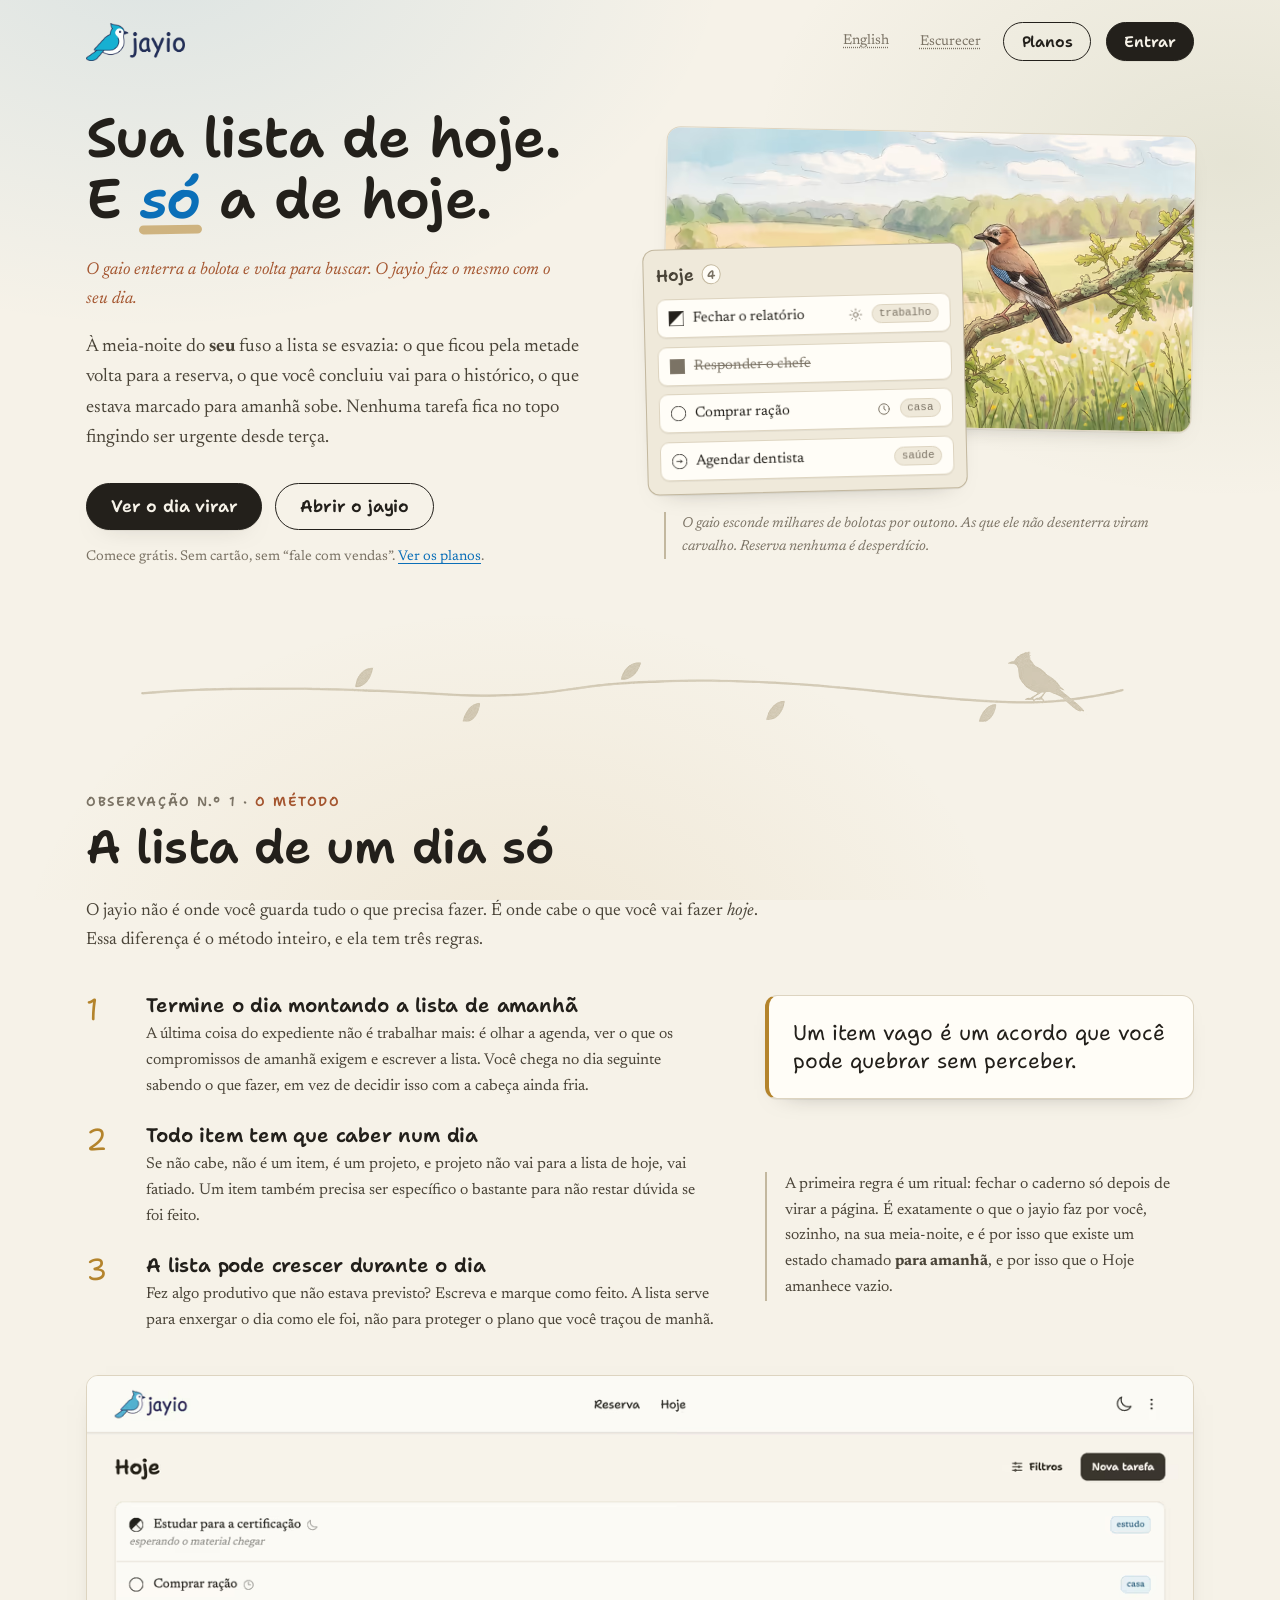
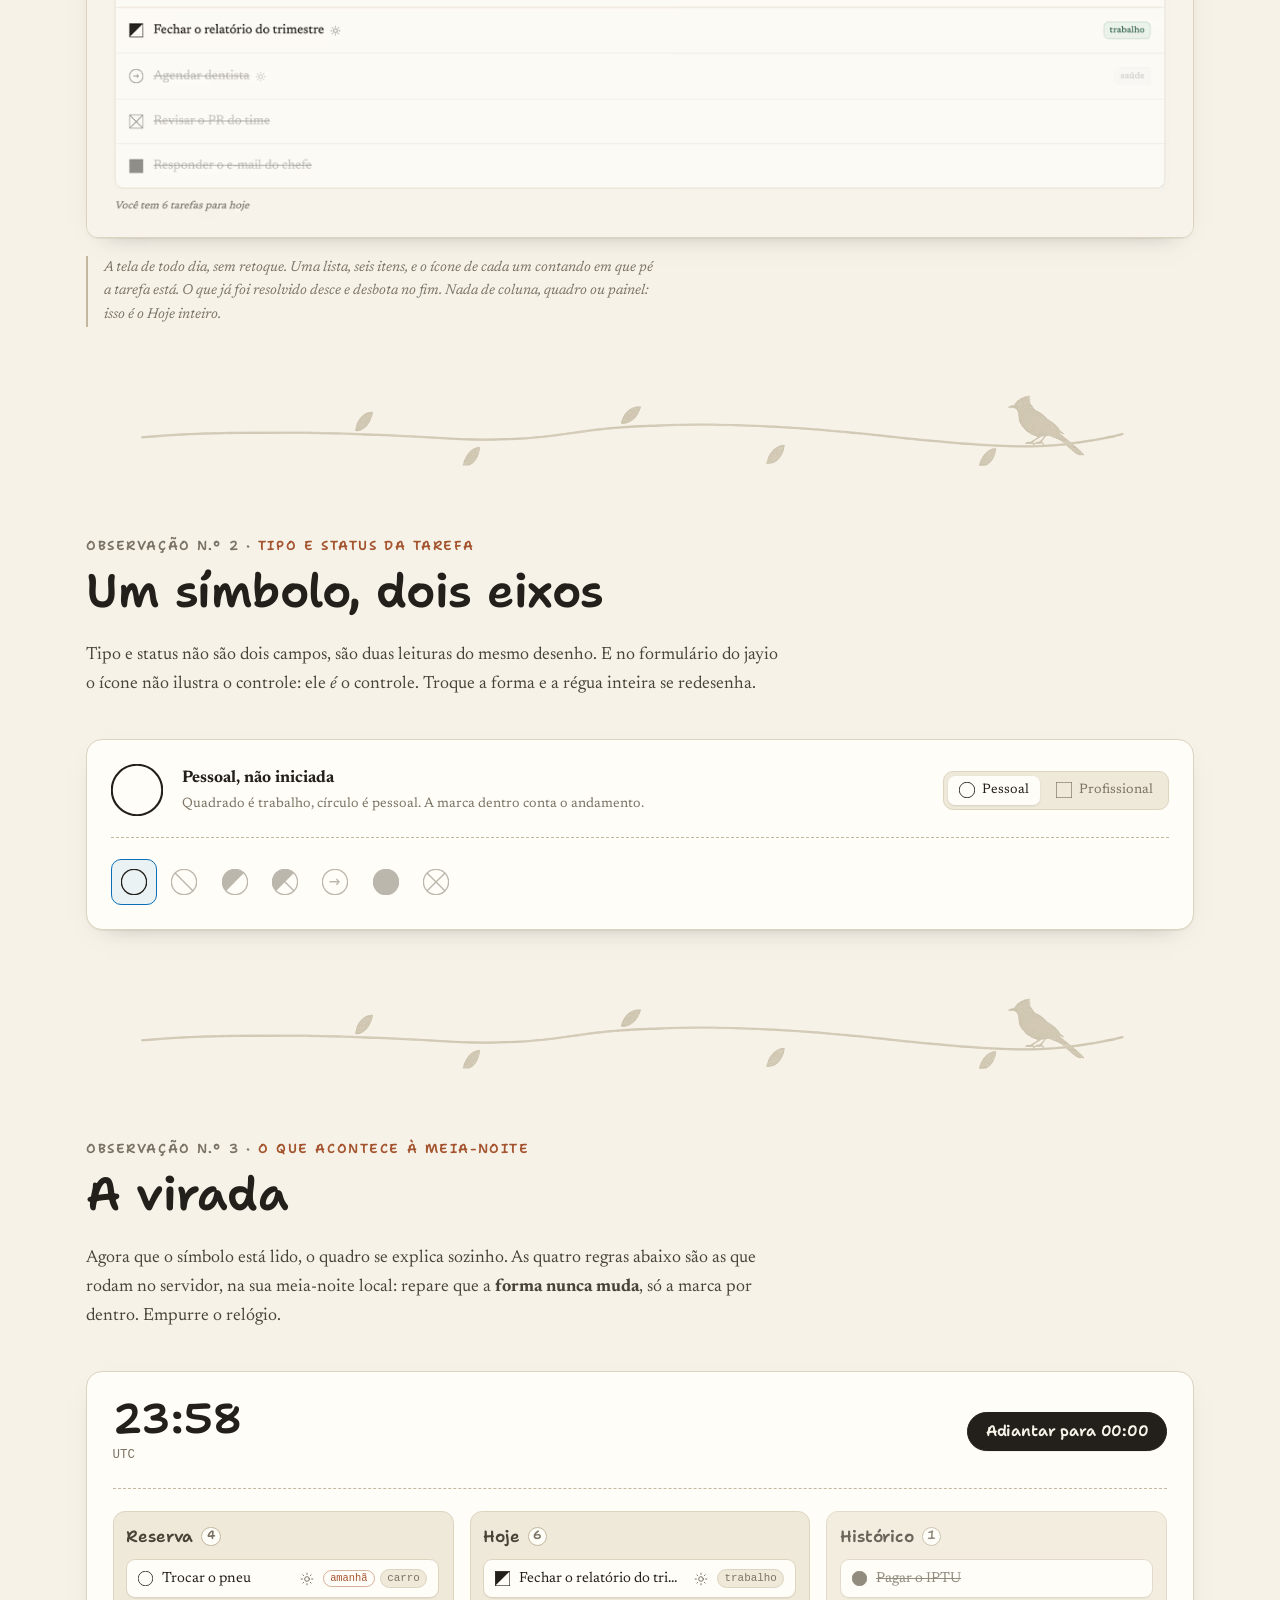
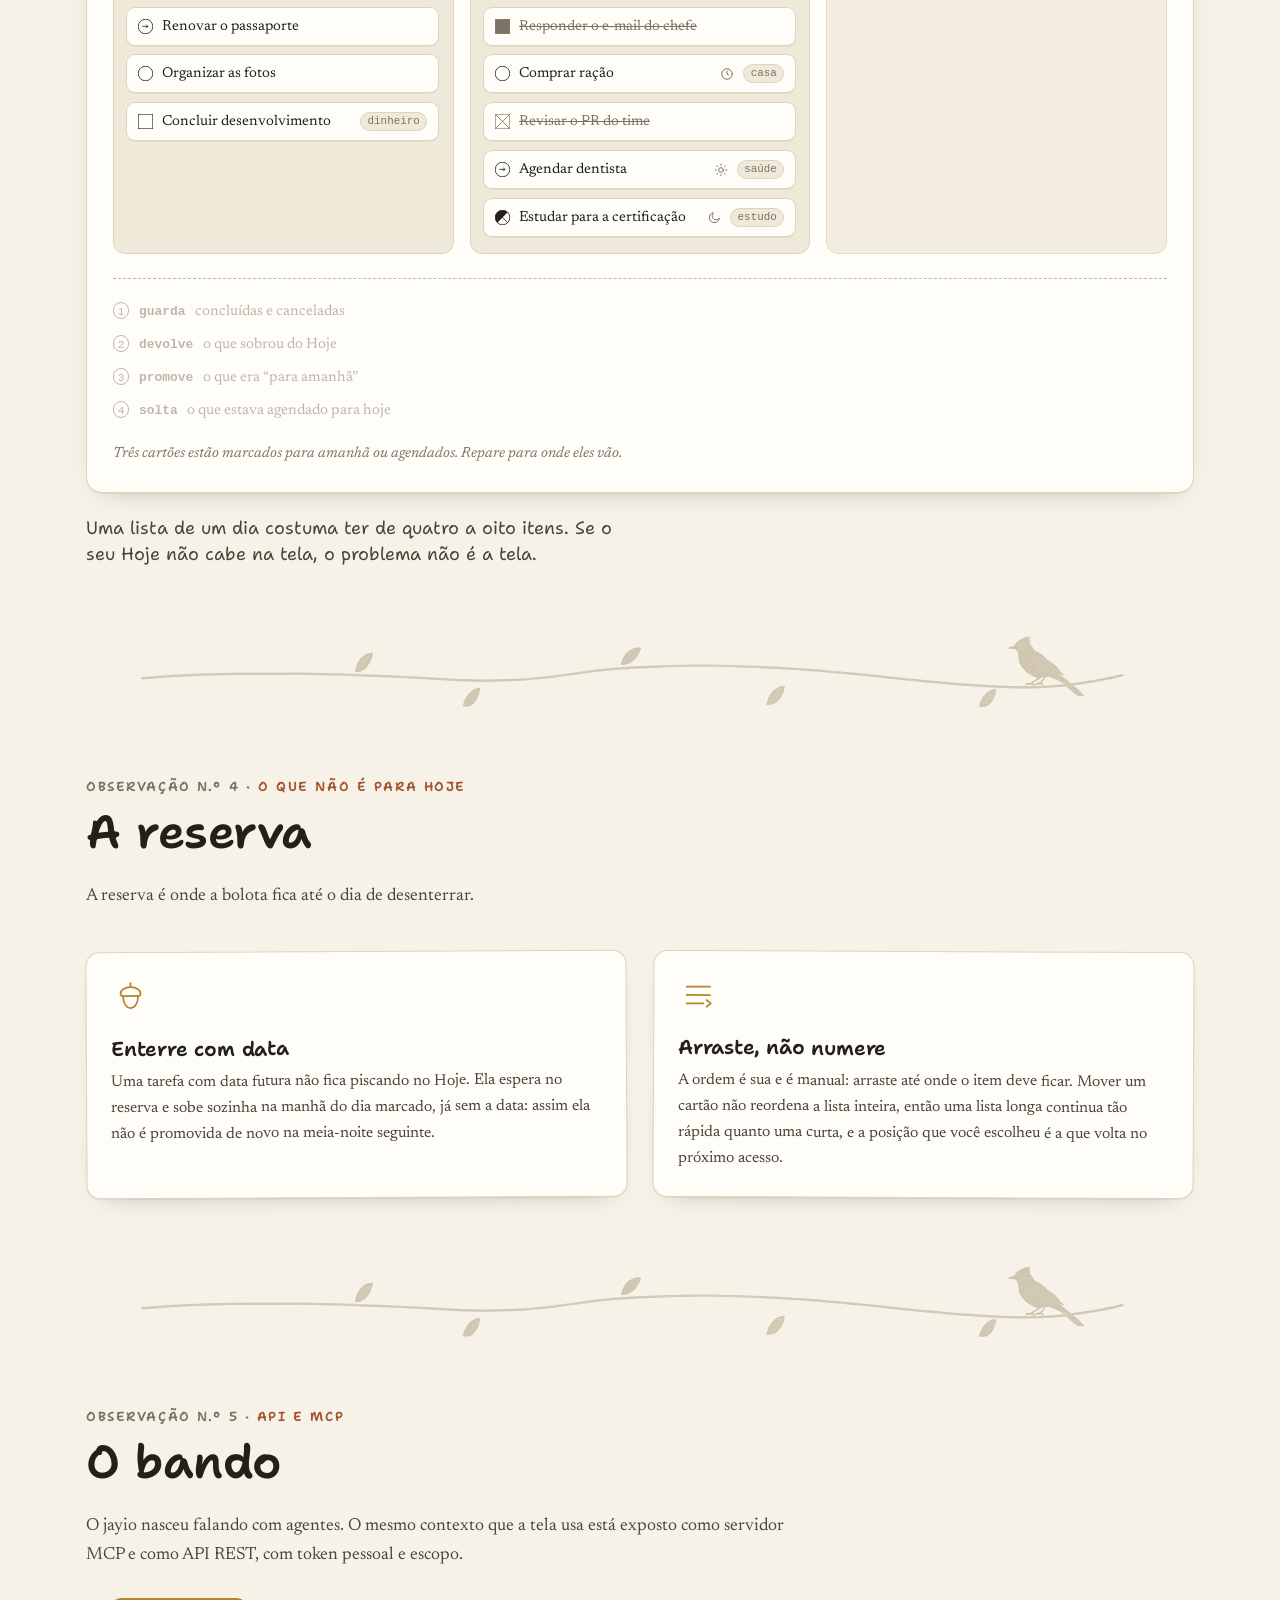
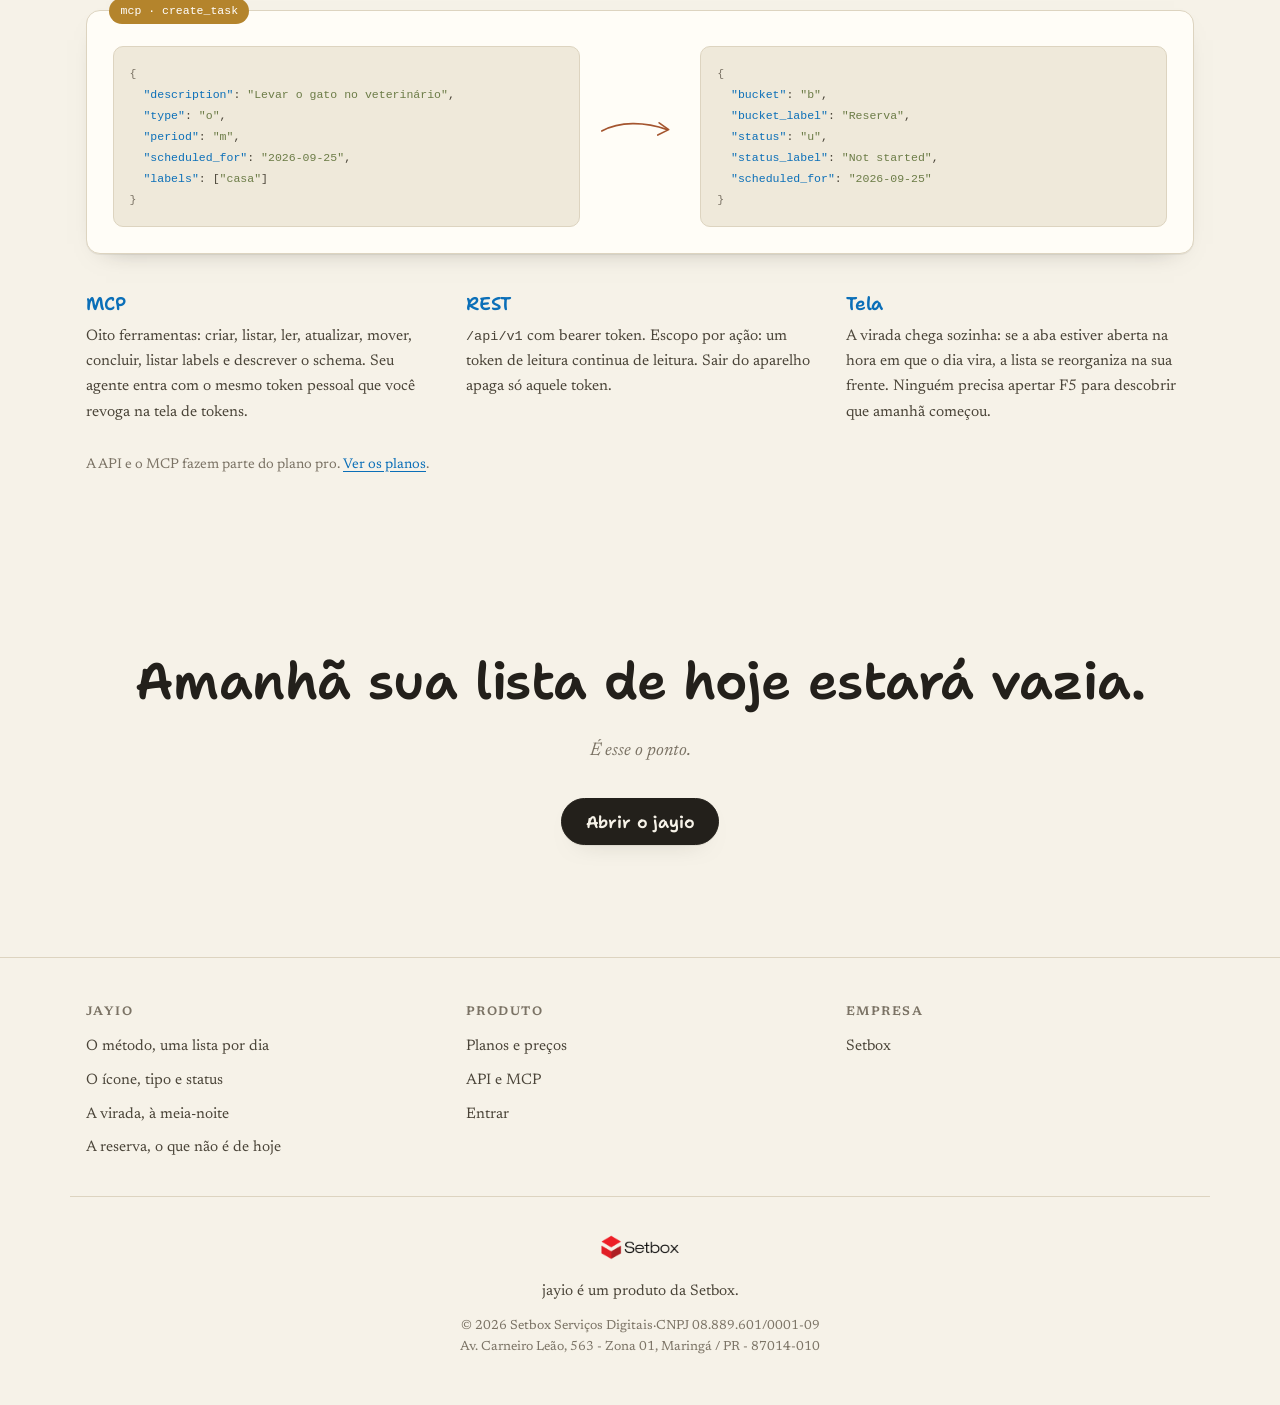
==== pt/index.html @ 7e7065b2 "feat: Serve o site em inglês na raiz e em português em /pt/ Quem tem o navegador em português cai no" ====
<!doctype html>
<html lang="pt-BR">
<head>
<meta charset="utf-8">
<meta name="viewport" content="width=device-width, initial-scale=1">
<title>jayio - a lista de tarefas que se esvazia todo dia</title>
<meta name="description" content="Gerenciador de tarefas em que o Hoje se esvazia à meia-noite do seu fuso. O que não foi feito volta para a reserva em vez de envelhecer no topo da lista.">

<meta property="og:type" content="website">
<meta property="og:title" content="jayio - a lista de tarefas que se esvazia todo dia">
<meta property="og:description" content="O Hoje não é uma lista que só cresce. À meia-noite do seu fuso ele se esvazia, e o que não foi feito volta para a reserva.">
<meta property="og:image" content="https://jayio.app/assets/img/gaio-1200.webp">
<meta property="og:url" content="https://jayio.app/pt/">
<meta property="og:locale" content="pt_BR">
<meta name="twitter:card" content="summary_large_image">
<meta name="theme-color" content="#f5f1e6" media="(prefers-color-scheme: light)">
<meta name="theme-color" content="#191b1f" media="(prefers-color-scheme: dark)">

<link rel="icon" href="../favicon.ico" sizes="any">
<link rel="icon" type="image/png" sizes="32x32" href="../assets/img/favicon-32x32.png" media="(prefers-color-scheme: light)">
<link rel="icon" type="image/png" sizes="16x16" href="../assets/img/favicon-16x16.png" media="(prefers-color-scheme: light)">
<link rel="icon" type="image/png" sizes="32x32" href="../assets/img/favicon-32x32-dark.png" media="(prefers-color-scheme: dark)">
<link rel="icon" type="image/png" sizes="16x16" href="../assets/img/favicon-16x16-dark.png" media="(prefers-color-scheme: dark)">
<link rel="apple-touch-icon" sizes="180x180" href="../assets/img/apple-touch-icon.png">
<link rel="manifest" href="../site.webmanifest">

<link rel="preconnect" href="https://fonts.googleapis.com">
<link rel="preconnect" href="https://fonts.gstatic.com" crossorigin>
<link rel="stylesheet" href="https://fonts.googleapis.com/css2?family=Shantell+Sans:ital,wght@0,400;0,600;0,700;1,400&family=Newsreader:ital,opsz,wght@0,6..72,400;0,6..72,500;1,6..72,400&display=swap">
<link rel="canonical" href="https://jayio.app/pt/">
<link rel="alternate" hreflang="pt-BR" href="https://jayio.app/pt/">
<link rel="alternate" hreflang="en" href="https://jayio.app/">
<link rel="alternate" hreflang="x-default" href="https://jayio.app/">
<link rel="stylesheet" href="../assets/css/site.css">
</head>
<body>

<svg class="sprite" aria-hidden="true" focusable="false" xmlns="http://www.w3.org/2000/svg"><defs><symbol id="g-ou" viewBox="0 0 400 400"><circle cx="200" cy="200" r="194" fill="none"/></symbol><symbol id="g-oub" viewBox="0 0 400 400"><circle cx="200" cy="200" r="194" fill="none"/><path d="M62.57 61.96l276.57 276"/></symbol><symbol id="g-os" viewBox="0 0 400 400"><circle cx="200" cy="200" r="194" fill="none"/><path fill="currentColor" stroke="none" transform="rotate(135 200 200)" d="M6 200A194 194 0 0 0 394 200Z"/></symbol><symbol id="g-ob" viewBox="0 0 400 400"><circle cx="200" cy="200" r="194" fill="none"/><path fill="currentColor" stroke="none" transform="rotate(135 200 200)" d="M6 200A194 194 0 0 0 394 200Z"/><path d="M62.57 61.96l276.57 276"/></symbol><symbol id="g-ot" viewBox="0 0 400 400"><circle cx="200" cy="200" r="194" fill="none"/><path d="M116 196h148"/><path d="M221 152l43 47"/><path d="M264 194l-42 48"/></symbol><symbol id="g-oc" viewBox="0 0 400 400"><circle cx="200" cy="200" r="194" fill="currentColor"/></symbol><symbol id="g-ox" viewBox="0 0 400 400"><circle cx="200" cy="200" r="194" fill="none"/><path d="M62.57 61.96l276.57 276"/><path d="M338.57 62.54l-277.71 276"/></symbol><symbol id="g-pu" viewBox="0 0 400 400"><rect x="5" y="5" width="390" height="390" fill="none"/></symbol><symbol id="g-pub" viewBox="0 0 400 400"><rect x="5" y="5" width="390" height="390" fill="none"/><path d="M5 5l390 390"/></symbol><symbol id="g-ps" viewBox="0 0 400 400"><rect x="5" y="5" width="390" height="390" fill="none"/><path fill="currentColor" stroke="none" transform="rotate(90 200 200)" d="M5 395V5l390 390H5z"/></symbol><symbol id="g-pb" viewBox="0 0 400 400"><rect x="5" y="5" width="390" height="390" fill="none"/><path fill="currentColor" stroke="none" transform="rotate(90 200 200)" d="M5 395V5l390 390H5z"/><path d="M5 5l390 390"/></symbol><symbol id="g-pt" viewBox="0 0 400 400"><rect x="5" y="5" width="390" height="390" fill="none"/><path d="M116 196h148"/><path d="M221 152l43 47"/><path d="M264 194l-42 48"/></symbol><symbol id="g-pc" viewBox="0 0 400 400"><rect x="5" y="5" width="390" height="390" fill="currentColor"/></symbol><symbol id="g-px" viewBox="0 0 400 400"><rect x="5" y="5" width="390" height="390" fill="none"/><path d="M5 5l390 390"/><path d="M395 5L5 395"/></symbol><symbol id="p-m" viewBox="0 0 24 24"><circle cx="12" cy="12" r="4"/><path d="M12 2v2M12 20v2M4.9 4.9l1.4 1.4M17.7 17.7l1.4 1.4M2 12h2M20 12h2M4.9 19.1l1.4-1.4M17.7 6.3l1.4-1.4"/></symbol><symbol id="p-a" viewBox="0 0 24 24"><circle cx="12" cy="12" r="9"/><path d="M12 7v5l3 2"/></symbol><symbol id="p-n" viewBox="0 0 24 24"><path d="M21 13a8.5 8.5 0 1 1-10-10 7 7 0 0 0 10 10z"/></symbol></defs></svg>

<a class="pular" href="#virada">Pular para a demonstração</a>

<!-- ficha de campo: cabeçalho -->
<header class="topo">
  <a class="marca" href="#" aria-label="jayio, início">
    <img class="marca-claro" src="../assets/img/logo.png" alt="" width="258" height="99" decoding="async">
    <img class="marca-escuro" src="../assets/img/logo-dark.png" alt="" width="258" height="99" decoding="async">
  </a>

  <div class="topo-acoes">
    <a class="btn-idioma" href="../index.html" data-idioma="en" hreflang="en" lang="en">English</a>
    <button type="button" class="btn-tema" data-tema-toggle aria-pressed="false">
      <span class="btn-tema-txt">Escurecer</span>
    </button>
    <a class="btn btn-fantasma" href="precos.html">Planos</a>
    <a class="btn btn-primario" href="https://app.jayio.app">Entrar</a>
  </div>
</header>

<main>

<!-- ─────────────────────────── ABERTURA ─────────────────────────── -->
<section class="abertura">
  <div class="abertura-txt">
    <h1>
      Sua lista de hoje.<br>
      E <em>só</em> a de hoje.
    </h1>

    <p class="abertura-gaio">
      O gaio enterra a bolota e volta para buscar. O jayio faz o mesmo com o seu
      dia.
    </p>

    <p class="linha-fina">
      À meia-noite do <strong>seu</strong> fuso a lista se esvazia: o que ficou
      pela metade volta para a reserva, o que você concluiu vai para o histórico,
      o que estava marcado para amanhã sobe. Nenhuma tarefa fica no topo
      fingindo ser urgente desde terça.
    </p>

    <div class="abertura-btns">
      <a class="btn btn-primario btn-g" href="#virada">Ver o dia virar</a>
      <a class="btn btn-fantasma btn-g" href="https://app.jayio.app">Abrir o jayio</a>
    </div>

    <p class="miudo">
      Comece grátis. Sem cartão, sem &ldquo;fale com vendas&rdquo;.
      <a href="precos.html">Ver os planos</a>.
    </p>
  </div>

  <figure class="abertura-fig">
    <div class="abertura-cena">
    <picture>
      <source type="image/avif" srcset="../assets/img/gaio-768.avif 768w, ../assets/img/gaio-1200.avif 1200w, ../assets/img/gaio-1600.avif 1600w" sizes="(max-width: 900px) 92vw, 46vw">
      <source type="image/webp" srcset="../assets/img/gaio-768.webp 768w, ../assets/img/gaio-1200.webp 1200w, ../assets/img/gaio-1600.webp 1600w" sizes="(max-width: 900px) 92vw, 46vw">
      <img src="../assets/img/gaio-1200.webp" width="1200" height="655" alt="Ilustração em aquarela de um gaio pousado num galho de carvalho, sobre um campo de flores." decoding="async">
    </picture>

    <!-- A lista de verdade, com os ícones do app, encostada na aquarela: a
         primeira tela precisa mostrar o produto, não só a metáfora. -->
    <div class="amostra">
      <div class="amostra-cabeca">
        <span class="amostra-titulo">Hoje</span>
        <span class="conta">4</span>
      </div>

      <ul class="pilha" aria-label="Exemplo de uma lista de hoje no jayio">
        <li class="cartao" title="Profissional, iniciada">
          <svg class="glifo glifo-c" aria-hidden="true"><use href="#g-ps"></use></svg>
          <span class="cartao-txt">Fechar o relatório</span>
          <svg class="periodo" aria-hidden="true"><use href="#p-m"></use></svg>
          <span class="cartao-fim"><span class="tag">trabalho</span></span>
        </li>
        <li class="cartao risca" title="Profissional, concluída">
          <svg class="glifo glifo-c" aria-hidden="true"><use href="#g-pc"></use></svg>
          <span class="cartao-txt">Responder o chefe</span>
          <span class="cartao-fim"></span>
        </li>
        <li class="cartao" title="Pessoal, não iniciada">
          <svg class="glifo glifo-c" aria-hidden="true"><use href="#g-ou"></use></svg>
          <span class="cartao-txt">Comprar ração</span>
          <svg class="periodo" aria-hidden="true"><use href="#p-a"></use></svg>
          <span class="cartao-fim"><span class="tag">casa</span></span>
        </li>
        <li class="cartao" title="Pessoal, para amanhã">
          <svg class="glifo glifo-c" aria-hidden="true"><use href="#g-ot"></use></svg>
          <span class="cartao-txt">Agendar dentista</span>
          <span class="cartao-fim"><span class="tag">saúde</span></span>
        </li>
      </ul>
    </div>
    </div>

    <figcaption>
      O gaio esconde milhares de bolotas por outono. As que ele não desenterra
      viram carvalho. Reserva nenhuma é desperdício.
    </figcaption>
  </figure>
</section>

<hr class="fio" aria-hidden="true">

<!-- ─────────────────────────── O CADERNO ─────────────────────────── -->
<section id="caderno" class="secao">
  <div class="secao-cabeca">
    <p class="etiqueta"><span>Observação n.º 1 &middot;</span> O método</p>
    <h2>A lista de um dia só</h2>
    <p class="secao-sub">
      O jayio não é onde você guarda tudo o que precisa fazer. É onde cabe o que
      você vai fazer <em>hoje</em>. Essa diferença é o método inteiro, e ela tem
      três regras.
    </p>
  </div>

  <div class="caderno">
    <ol class="preceitos">
      <li>
        <h3>Termine o dia montando a lista de amanhã</h3>
        <p>
          A última coisa do expediente não é trabalhar mais: é olhar a agenda, ver
          o que os compromissos de amanhã exigem e escrever a lista. Você chega no
          dia seguinte sabendo o que fazer, em vez de decidir isso com a cabeça
          ainda fria.
        </p>
      </li>
      <li>
        <h3>Todo item tem que caber num dia</h3>
        <p>
          Se não cabe, não é um item, é um projeto, e projeto não vai para a
          lista de hoje, vai fatiado. Um item também precisa ser específico o
          bastante para não restar dúvida se foi feito.
        </p>
      </li>
      <li>
        <h3>A lista pode crescer durante o dia</h3>
        <p>
          Fez algo produtivo que não estava previsto? Escreva e marque como feito.
          A lista serve para enxergar o dia como ele foi, não para proteger o
          plano que você traçou de manhã.
        </p>
      </li>
    </ol>

    <blockquote class="preceito-citacao">
      <p>Um item vago é um acordo que você pode quebrar sem perceber.</p>
    </blockquote>

    <p class="caderno-fecho">
      A primeira regra é um ritual: fechar o caderno só depois de virar a página.
      É exatamente o que o jayio faz por você, sozinho, na sua meia-noite, e é
      por isso que existe um estado chamado <strong>para amanhã</strong>, e por
      isso que o Hoje amanhece vazio.
    </p>
  </div>

  <!-- Print da tela Hoje rodando, uma arte por tema. -->
  <figure class="app-fig">
    <picture class="app-print app-print-claro">
      <source type="image/avif" srcset="../assets/img/app-claro-768.avif 768w, ../assets/img/app-claro-1200.avif 1200w, ../assets/img/app-claro-1600.avif 1600w" sizes="(max-width: 900px) 92vw, 64rem">
      <source type="image/webp" srcset="../assets/img/app-claro-768.webp 768w, ../assets/img/app-claro-1200.webp 1200w, ../assets/img/app-claro-1600.webp 1600w" sizes="(max-width: 900px) 92vw, 64rem">
      <img src="../assets/img/app-claro-1200.webp" width="1200" height="500" alt="A tela Hoje do jayio: seis tarefas numa lista só, cada uma com o ícone do seu tipo e estado, e as já resolvidas recuadas no fim." loading="lazy" decoding="async">
    </picture>

    <picture class="app-print app-print-escuro">
      <source type="image/avif" srcset="../assets/img/app-escuro-768.avif 768w, ../assets/img/app-escuro-1200.avif 1200w, ../assets/img/app-escuro-1600.avif 1600w" sizes="(max-width: 900px) 92vw, 64rem">
      <source type="image/webp" srcset="../assets/img/app-escuro-768.webp 768w, ../assets/img/app-escuro-1200.webp 1200w, ../assets/img/app-escuro-1600.webp 1600w" sizes="(max-width: 900px) 92vw, 64rem">
      <img src="../assets/img/app-escuro-1200.webp" width="1200" height="500" alt="A mesma tela Hoje do jayio, no tema escuro." loading="lazy" decoding="async">
    </picture>

    <figcaption>
      A tela de todo dia, sem retoque. Uma lista, seis itens, e o ícone de cada
      um contando em que pé a tarefa está. O que já foi resolvido desce e
      desbota no fim. Nada de coluna, quadro ou painel: isso é o Hoje inteiro.
    </figcaption>
  </figure>
</section>

<hr class="fio" aria-hidden="true">

<!-- ─────────────────────────── O GLIFO ─────────────────────────── -->
<section id="icone" class="secao">
  <div class="secao-cabeca">
    <p class="etiqueta"><span>Observação n.º 2 &middot;</span> Tipo e status da tarefa</p>
    <h2>Um símbolo, dois eixos</h2>
    <p class="secao-sub">
      Tipo e status não são dois campos, são duas leituras do mesmo desenho. E no
      formulário do jayio o ícone não ilustra o controle: ele <em>é</em> o
      controle. Troque a forma e a régua inteira se redesenha.
    </p>
  </div>

  <div class="regua-caixa">
    <div class="regua-cabeca">
      <svg class="glifo glifo-g" aria-hidden="true"><use href="#g-ou" data-glifo-grande></use></svg>

      <div class="regua-leitura">
        <strong data-leitura>Pessoal, não iniciada</strong>
        <span>Quadrado é trabalho, círculo é pessoal. A marca dentro conta o andamento.</span>
      </div>

      <div class="regua-forma" role="group" aria-label="Tipo da tarefa">
        <button type="button" class="forma-btn" data-forma="o" aria-pressed="true">
          <svg class="glifo glifo-p" aria-hidden="true"><use href="#g-ou"></use></svg>
          Pessoal
        </button>
        <button type="button" class="forma-btn" data-forma="p" aria-pressed="false">
          <svg class="glifo glifo-p" aria-hidden="true"><use href="#g-pu"></use></svg>
          Profissional
        </button>
      </div>
    </div>

    <div class="regua" role="group" aria-label="Andamento da tarefa">
        <button type="button" class="regua-btn" data-st="u" aria-pressed="true" title="Não iniciada" aria-label="Não iniciada">
          <svg class="glifo glifo-m" aria-hidden="true"><use href="#g-ou" data-usa="u"></use></svg>
        </button>
        <button type="button" class="regua-btn" data-st="ub" aria-pressed="false" title="Não iniciada, bloqueada" aria-label="Não iniciada, bloqueada">
          <svg class="glifo glifo-m" aria-hidden="true"><use href="#g-ou" data-usa="ub"></use></svg>
        </button>
        <button type="button" class="regua-btn" data-st="s" aria-pressed="false" title="Iniciada" aria-label="Iniciada">
          <svg class="glifo glifo-m" aria-hidden="true"><use href="#g-ou" data-usa="s"></use></svg>
        </button>
        <button type="button" class="regua-btn" data-st="b" aria-pressed="false" title="Bloqueada" aria-label="Bloqueada">
          <svg class="glifo glifo-m" aria-hidden="true"><use href="#g-ou" data-usa="b"></use></svg>
        </button>
        <button type="button" class="regua-btn" data-st="t" aria-pressed="false" title="Para amanhã" aria-label="Para amanhã">
          <svg class="glifo glifo-m" aria-hidden="true"><use href="#g-ou" data-usa="t"></use></svg>
        </button>
        <button type="button" class="regua-btn" data-st="c" aria-pressed="false" title="Concluída" aria-label="Concluída">
          <svg class="glifo glifo-m" aria-hidden="true"><use href="#g-ou" data-usa="c"></use></svg>
        </button>
        <button type="button" class="regua-btn" data-st="x" aria-pressed="false" title="Cancelada" aria-label="Cancelada">
          <svg class="glifo glifo-m" aria-hidden="true"><use href="#g-ou" data-usa="x"></use></svg>
        </button>
    </div>
  </div>
</section>

<hr class="fio" aria-hidden="true">

<!-- ─────────────────────────── A VIRADA ─────────────────────────── -->
<section id="virada" class="secao">
  <div class="secao-cabeca">
    <p class="etiqueta"><span>Observação n.º 3 &middot;</span> O que acontece à meia-noite</p>
    <h2>A virada</h2>
    <p class="secao-sub">
      Agora que o símbolo está lido, o quadro se explica sozinho. As quatro regras
      abaixo são as que rodam no servidor, na sua meia-noite local: repare que a
      <strong>forma nunca muda</strong>, só a marca por dentro. Empurre o relógio.
    </p>
  </div>

  <div class="bancada">

    <div class="relogio" aria-live="polite">
      <div class="relogio-face">
        <span class="relogio-hora" data-relogio>23:58</span>
        <span class="relogio-fuso" data-fuso>America/Sao_Paulo</span>
      </div>
      <div class="relogio-btns">
        <button type="button" class="btn btn-primario" data-virar>
          Adiantar para 00:00
        </button>
        <button type="button" class="btn btn-fantasma" data-reiniciar hidden>
          Voltar para ontem
        </button>
      </div>
    </div>

    <div class="quadro" data-quadro>
      <section class="coluna" data-bucket="b" aria-labelledby="col-b">
        <h3 id="col-b">Reserva <span class="conta" data-conta="b">0</span></h3>
        <ul class="pilha" data-pilha="b"></ul>
      </section>

      <section class="coluna" data-bucket="t" aria-labelledby="col-t">
        <h3 id="col-t">Hoje <span class="conta" data-conta="t">0</span></h3>
        <ul class="pilha" data-pilha="t"></ul>
      </section>

      <section class="coluna coluna-arquivo" data-bucket="a" aria-labelledby="col-a">
        <h3 id="col-a">Histórico <span class="conta" data-conta="a">0</span></h3>
        <ul class="pilha" data-pilha="a"></ul>
      </section>
    </div>

    <ol class="regras" data-regras>
      <li data-regra="1"><code>guarda</code> concluídas e canceladas <span class="regra-saldo" data-saldo="1"></span></li>
      <li data-regra="2"><code>devolve</code> o que sobrou do Hoje <span class="regra-saldo" data-saldo="2"></span></li>
      <li data-regra="3"><code>promove</code> o que era &ldquo;para amanhã&rdquo; <span class="regra-saldo" data-saldo="3"></span></li>
      <li data-regra="4"><code>solta</code> o que estava agendado para hoje <span class="regra-saldo" data-saldo="4"></span></li>
    </ol>

    <p class="bancada-nota" data-nota>
      Três cartões estão marcados para amanhã ou agendados. Repare para onde eles vão.
    </p>
  </div>

  <p class="bancada-regra">
    Uma lista de um dia costuma ter de quatro a oito itens. Se o seu Hoje não cabe
    na tela, o problema não é a tela.
  </p>

</section>

<hr class="fio" aria-hidden="true">

<!-- ─────────────────────────── A RESERVA ─────────────────────────── -->
<section id="reserva" class="secao">
  <div class="secao-cabeca">
    <p class="etiqueta"><span>Observação n.º 4 &middot;</span> O que não é para hoje</p>
    <h2>A reserva</h2>
    <p class="secao-sub">
      A reserva é onde a bolota fica até o dia de desenterrar.
    </p>
  </div>

  <div class="bolotas">
    <article class="bolota">
      <svg class="bolota-ico" viewBox="0 0 48 48" aria-hidden="true" focusable="false">
        <path d="M12 20c0-5 5.4-8 12-8s12 3 12 8c0 1.6-1.3 2.6-3 2.6H15c-1.7 0-3-1-3-2.6z"/>
        <path d="M15 23c0 8.5 4 14 9 14s9-5.5 9-14"/>
        <path d="M24 12V7"/>
      </svg>
      <h3>Enterre com data</h3>
      <p>
        Uma tarefa com data futura não fica piscando no Hoje. Ela espera no
        reserva e sobe sozinha na manhã do dia marcado, já sem a data: assim ela
        não é promovida de novo na meia-noite seguinte.
      </p>
    </article>

    <article class="bolota">
      <svg class="bolota-ico" viewBox="0 0 48 48" aria-hidden="true" focusable="false">
        <path d="M10 14h28M10 24h28M10 34h20"/>
        <path d="M34 30l5 4-5 4"/>
      </svg>
      <h3>Arraste, não numere</h3>
      <p>
        A ordem é sua e é manual: arraste até onde o item deve ficar. Mover um
        cartão não reordena a lista inteira, então uma lista longa continua tão
        rápida quanto uma curta, e a posição que você escolheu é a que volta no
        próximo acesso.
      </p>
    </article>

 </div>
</section>

<hr class="fio" aria-hidden="true">

<!-- ─────────────────────────── O BANDO ─────────────────────────── -->
<section id="bando" class="secao">
  <div class="secao-cabeca">
    <p class="etiqueta"><span>Observação n.º 5 &middot;</span> API e MCP</p>
    <h2>O bando</h2>
    <p class="secao-sub">
      O jayio nasceu falando com agentes. O mesmo contexto que a tela usa está
      exposto como servidor MCP e como API REST, com token pessoal e escopo.
    </p>
  </div>

  <div class="bilhete">
    <div class="bilhete-aba">mcp · create_task</div>
<pre><code><span class="c-k">{</span>
  <span class="c-s">"description"</span>: <span class="c-v">"Levar o gato no veterinário"</span>,
  <span class="c-s">"type"</span>: <span class="c-v">"o"</span>,
  <span class="c-s">"period"</span>: <span class="c-v">"m"</span>,
  <span class="c-s">"scheduled_for"</span>: <span class="c-v">"2026-09-25"</span>,
  <span class="c-s">"labels"</span>: [<span class="c-v">"casa"</span>]
<span class="c-k">}</span></code></pre>
    <div class="bilhete-seta" aria-hidden="true">
      <svg viewBox="0 0 120 40" focusable="false"><path d="M4 20c26-14 62-14 96-2"/><path d="M88 8l14 10-16 8"/></svg>
    </div>
<pre><code><span class="c-k">{</span>
  <span class="c-s">"bucket"</span>: <span class="c-v">"b"</span>,
  <span class="c-s">"bucket_label"</span>: <span class="c-v">"Reserva"</span>,
  <span class="c-s">"status"</span>: <span class="c-v">"u"</span>,
  <span class="c-s">"status_label"</span>: <span class="c-v">"Not started"</span>,
  <span class="c-s">"scheduled_for"</span>: <span class="c-v">"2026-09-25"</span>
<span class="c-k">}</span></code></pre>
  </div>

  <div class="bando-grade">
    <div>
      <h3>MCP</h3>
      <p>
        Oito ferramentas: criar, listar, ler, atualizar, mover, concluir, listar
        labels e descrever o schema. Seu agente entra com o mesmo token pessoal
        que você revoga na tela de tokens.
      </p>
    </div>
    <div>
      <h3>REST</h3>
      <p>
        <code>/api/v1</code> com bearer token. Escopo por ação: um token de
        leitura continua de leitura. Sair do aparelho apaga só aquele token.
      </p>
    </div>
    <div>
      <h3>Tela</h3>
      <p>
        A virada chega sozinha: se a aba estiver aberta na hora em que o dia vira,
        a lista se reorganiza na sua frente. Ninguém precisa apertar F5 para
        descobrir que amanhã começou.
      </p>
    </div>
  </div>

  <p class="miudo bando-nota">
    A API e o MCP fazem parte do plano pro. <a href="precos.html">Ver os planos</a>.
  </p>
</section>

<!-- ─────────────────────────── FECHO ─────────────────────────── -->
<section class="fecho">
  <h2>Amanhã sua lista de hoje estará vazia.</h2>
  <p>É esse o ponto.</p>
  <a class="btn btn-primario btn-g" href="https://app.jayio.app">Abrir o jayio</a>
</section>

</main>

<footer class="rodape">
  <div class="rodape-grade">
    <div class="rodape-col">
      <h2>jayio</h2>
      <a href="#caderno">O método, uma lista por dia</a>
      <a href="#icone">O ícone, tipo e status</a>
      <a href="#virada">A virada, à meia-noite</a>
      <a href="#reserva">A reserva, o que não é de hoje</a>
    </div>

    <div class="rodape-col">
      <h2>Produto</h2>
      <a href="precos.html">Planos e preços</a>
      <a href="#bando">API e MCP</a>
        <a href="https://app.jayio.app">Entrar</a>
    </div>

    <div class="rodape-col">
      <h2>Empresa</h2>
      <a href="https://setbox.com.br">Setbox</a>
    </div>
  </div>

  <div class="rodape-legal">
    <a class="rodape-marca" href="https://setbox.com.br" aria-label="Setbox">
      <img src="../assets/img/setbox.png" alt="Setbox" width="420" height="139" loading="lazy" decoding="async">
    </a>

    <p class="rodape-produto">jayio é um produto da Setbox.</p>

    <p class="rodape-cnpj">
      © 2026 Setbox Serviços Digitais&middot;CNPJ 08.889.601/0001-09<br>
      Av. Carneiro Leão, 563 - Zona 01, Maringá / PR - 87014-010
    </p>
  </div>
</footer>

<script src="../assets/js/virada.js" defer></script>
</body>
</html>
---- assets/css/site.css ----
/* =========================================================================
   jayio — caderno de campo
   Papel, tinta e aquarela. Nada de cartão com sombra azul e gradiente roxo.
   ========================================================================= */

:root {
  --papel:      #f6f2e8;
  --papel-2:    #fffdf7;
  --papel-3:    #efe9da;
  --tinta:      #23201b;
  --tinta-2:    #4a4438;
  --tinta-3:    #7b7365;
  --azul:       #0b6fb8;
  --azul-forte: #1391e0;
  --azul-lavado:#dceaf6;
  --musgo:      #6c7c47;
  --ocre:       #b4842c;
  --terra:      #a4552f;
  --borda:      #ddd4c0;
  --borda-forte:#c3b89f;
  --sombra:     0 1px 0 rgba(35, 32, 27, .06), 0 10px 26px -20px rgba(35, 32, 27, .5);

  --largura: 1140px;
  --gutter: 16px;

  --mao: "Shantell Sans", "Comic Sans MS", cursive;
  --texto: "Newsreader", Georgia, "Times New Roman", serif;
  --mono: ui-monospace, "SF Mono", SFMono-Regular, Menlo, Consolas, monospace;
}

@media (prefers-color-scheme: dark) {
  :root:not([data-tema="claro"]) {
    --papel:      #17181b;
    --papel-2:    #1e2025;
    --papel-3:    #24262c;
    --tinta:      #ece7db;
    --tinta-2:    #c8c2b4;
    --tinta-3:    #948c7e;
    --azul:       #56b6f0;
    --azul-forte: #7fcbfb;
    --azul-lavado:#1b2c3a;
    --musgo:      #9db26c;
    --ocre:       #d5a950;
    --terra:      #d2825a;
    --borda:      #33353c;
    --borda-forte:#474a53;
    --sombra:     0 1px 0 rgba(0, 0, 0, .3), 0 10px 26px -20px rgba(0, 0, 0, .9);
  }
}

:root[data-tema="escuro"] {
  --papel:      #17181b;
  --papel-2:    #1e2025;
  --papel-3:    #24262c;
  --tinta:      #ece7db;
  --tinta-2:    #c8c2b4;
  --tinta-3:    #948c7e;
  --azul:       #56b6f0;
  --azul-forte: #7fcbfb;
  --azul-lavado:#1b2c3a;
  --musgo:      #9db26c;
  --ocre:       #d5a950;
  --terra:      #d2825a;
  --borda:      #33353c;
  --borda-forte:#474a53;
  --sombra:     0 1px 0 rgba(0, 0, 0, .3), 0 10px 26px -20px rgba(0, 0, 0, .9);
}

*, *::before, *::after { box-sizing: border-box; }

/* O sprite dos 14 glifos fica fora do fluxo; cada uso é um <svg><use>. Os
   arquivos originais do app são preto fixo, então sumiriam no papel escuro:
   aqui o traço é currentColor e o tema resolve. */
.sprite { position: absolute; width: 0; height: 0; overflow: hidden; }

.glifo {
  flex: none;
  stroke: currentColor;
  stroke-width: 22;
  fill: none;
}
.glifo-c { width: 15px; height: 15px; }
.glifo-m { width: 26px; height: 26px; }
.glifo-p { width: 16px; height: 16px; }
.glifo-g { width: 52px; height: 52px; stroke-width: 16; }

.periodo {
  flex: none;
  width: 14px;
  height: 14px;
  stroke: currentColor;
  stroke-width: 1.7;
  stroke-linecap: round;
  stroke-linejoin: round;
  fill: none;
  color: var(--tinta-3);
}

/* `display: inline-flex` nos botões ganha do `display: none` que o atributo
   hidden carrega no UA stylesheet. Sem isto o botão de voltar nasce visível. */
[hidden] { display: none !important; }

html { scroll-behavior: smooth; }

body {
  margin: 0;
  background-color: var(--papel);
  /* Fibra do papel: três manchas de aquarela bem diluídas, sem imagem externa. */
  background-image:
    radial-gradient(60rem 40rem at 12% -6%, color-mix(in oklab, var(--azul) 11%, transparent), transparent 60%),
    radial-gradient(48rem 34rem at 96% 18%, color-mix(in oklab, var(--musgo) 12%, transparent), transparent 62%),
    radial-gradient(52rem 38rem at 40% 108%, color-mix(in oklab, var(--ocre) 10%, transparent), transparent 60%);
  background-attachment: fixed;
  color: var(--tinta);
  font-family: var(--texto);
  font-size: 1.0625rem;
  line-height: 1.65;
  -webkit-text-size-adjust: 100%;
  overflow-x: hidden;
}

h1, h2, h3, .etiqueta, .btn, .marca, .conta, .relogio-hora {
  font-family: var(--mao);
  font-weight: 600;
  letter-spacing: -.01em;
}

h1, h2, h3 { line-height: 1.12; margin: 0 0 .5em; text-wrap: balance; }
p { text-wrap: pretty; }

a { color: var(--azul); text-underline-offset: .18em; text-decoration-thickness: from-font; }
a:hover { color: var(--azul-forte); }

code { font-family: var(--mono); font-size: .88em; }

:where(a, button, [tabindex]):focus-visible {
  outline: 2.5px solid var(--azul-forte);
  outline-offset: 3px;
  border-radius: 4px;
}

.pular {
  position: absolute;
  left: -9999px;
  top: 0;
  background: var(--papel-2);
  padding: .7rem 1rem;
  z-index: 99;
}
.pular:focus { left: 8px; top: 8px; }

.miudo { font-size: .875rem; color: var(--tinta-3); }

.etiqueta {
  font-size: .82rem;
  letter-spacing: .12em;
  text-transform: uppercase;
  color: var(--terra);
  margin: 0 0 .6rem;
}

/* A etiqueta carrega duas coisas: o que a seção é e o apelido dela. O tom de
   destaque fica com a parte literal, e o span recua para o secundário. */
.etiqueta span { color: var(--tinta-3); }

/* ---------------------------------------------------------------- botões -- */

.btn {
  display: inline-flex;
  align-items: center;
  justify-content: center;
  gap: .5rem;
  padding: .58rem 1.1rem;
  border-radius: 999px;
  border: 1.5px solid var(--tinta);
  background: transparent;
  color: var(--tinta);
  font-size: .95rem;
  line-height: 1.2;
  text-decoration: none;
  cursor: pointer;
  transition: transform .14s ease, background-color .16s ease, color .16s ease, box-shadow .16s ease;
}
.btn:hover { transform: translateY(-1.5px); }
.btn:active { transform: translateY(0); }

.btn-primario {
  background: var(--tinta);
  color: var(--papel);
  box-shadow: var(--sombra);
}
.btn-primario:hover { background: var(--azul); border-color: var(--azul); color: #fff; }

.btn-fantasma:hover { background: color-mix(in oklab, var(--tinta) 8%, transparent); color: var(--tinta); }

.btn-g { padding: .78rem 1.5rem; font-size: 1.05rem; }

.btn-tema {
  border: 0;
  background: transparent;
  color: var(--tinta-3);
  font-family: var(--texto);
  font-size: .875rem;
  cursor: pointer;
  padding: .4rem .5rem;
  text-decoration: underline;
  text-underline-offset: .2em;
  text-decoration-style: dotted;
}
.btn-tema:hover { color: var(--tinta); }

/* O trocador de idioma tem o mesmo peso do botão de tema: é ajuste de leitura,
   não ação de produto, e não disputa com Preços nem com Entrar. */
.btn-idioma {
  color: var(--tinta-3);
  font-family: var(--texto);
  font-size: .875rem;
  padding: .4rem .5rem;
  text-decoration: underline;
  text-underline-offset: .2em;
  text-decoration-style: dotted;
}
.btn-idioma:hover { color: var(--tinta); }

/* ---------------------------------------------------------------- topo --- */

.topo {
  max-width: var(--largura);
  margin: 0 auto;
  padding: 1.4rem var(--gutter);
  display: flex;
  align-items: center;
  gap: 1.5rem;
  flex-wrap: wrap;
}

/* O traço da logo é azul-marinho e some no papel escuro. Em vez de inverter no
   filtro, a versão escura é um arquivo próprio: o gaio segue azul e só a tinta
   do nome clareia. */
.marca img { display: block; height: 38px; width: auto; }
.marca .marca-escuro { display: none; }
@media (prefers-color-scheme: dark) {
  :root:not([data-tema="claro"]) .marca .marca-claro { display: none; }
  :root:not([data-tema="claro"]) .marca .marca-escuro { display: block; }
}
:root[data-tema="escuro"] .marca .marca-claro { display: none; }
:root[data-tema="escuro"] .marca .marca-escuro { display: block; }
:root[data-tema="claro"] .marca .marca-claro { display: block; }
:root[data-tema="claro"] .marca .marca-escuro { display: none; }

/* Sem menu, quem empurra as ações para a direita é a própria margem. */
.topo-acoes {
  display: flex;
  align-items: center;
  gap: .9rem;
  margin-inline-start: auto;
}

/* ------------------------------------------------------------ abertura --- */

.abertura {
  max-width: var(--largura);
  margin: 1.5rem auto 4rem;
  padding: 0 var(--gutter);
  display: grid;
  grid-template-columns: 1fr 1fr;
  gap: 3rem;
  align-items: center;
}

.abertura h1 {
  font-size: clamp(2.2rem, 4.6vw, 3.45rem);
  margin-bottom: .45em;
}
.abertura h1 em {
  font-style: italic;
  color: var(--azul);
  position: relative;
  white-space: nowrap;
}
/* sublinhado à mão, desenhado com gradiente para não pedir outro arquivo */
.abertura h1 em::after {
  content: "";
  position: absolute;
  left: -2%;
  right: -2%;
  bottom: .04em;
  height: .16em;
  background: var(--ocre);
  opacity: .55;
  border-radius: 999px;
  transform: rotate(-.8deg);
}

/* A linha do gaio saiu do h1 e virou legenda: a metáfora continua na voz, mas
   quem chega lê primeiro o que o jayio é. */
.abertura-gaio {
  font-family: var(--texto);
  font-style: italic;
  font-size: 1.08rem;
  color: var(--terra);
  max-width: 30rem;
  margin: 0 0 .9rem;
}

.linha-fina { font-size: 1.16rem; color: var(--tinta-2); max-width: 34rem; }

.abertura-btns { display: flex; gap: .8rem; flex-wrap: wrap; margin: 1.8rem 0 1rem; }

.abertura-fig { margin: 0; }

/* A cena é imagem + amostra. O contexto de posicionamento precisa parar aqui:
   ancorado na figure inteira, o cartão mediria a partir do fim da legenda e
   passaria por cima dela. */
.abertura-cena { position: relative; }
.abertura-fig img {
  display: block;
  width: 100%;
  height: auto;
  border-radius: 14px;
  border: 1px solid var(--borda);
  box-shadow: var(--sombra);
  transform: rotate(1.1deg);
}
.abertura-fig figcaption {
  margin-top: 1.1rem;
  font-size: .9rem;
  color: var(--tinta-3);
  font-style: italic;
  padding-inline-start: 1rem;
  border-inline-start: 2px solid var(--borda-forte);
}

/* A amostra é a lista do app com os mesmos glifos, encostada na aquarela. Fica
   na diagonal contrária à da ilustração, como uma nota pousada por cima dela, e
   ocupa o canto de baixo à esquerda, que é campo: o gaio e o galho continuam
   inteiros. */
.amostra {
  background: var(--papel-3);
  border: 1px solid var(--borda-forte);
  border-radius: 12px;
  padding: .7rem .75rem .8rem;
  box-shadow: var(--sombra);
}

.amostra-cabeca {
  display: flex;
  align-items: center;
  gap: .5rem;
  margin-bottom: .6rem;
}
.amostra-titulo { font-family: var(--mao); font-weight: 600; color: var(--tinta-2); }

@media (min-width: 901px) {
  .amostra {
    position: absolute;
    left: -1.2rem;
    bottom: -4rem;
    width: min(20rem, 68%);
    transform: rotate(-1.4deg);
  }
  /* o cartão avança 4rem para fora da imagem; a legenda desce o mesmo tanto
     para não passar por baixo dele */
  .abertura-fig figcaption { margin-top: 5.2rem; }
}

/* Em uma coluna a amostra continua pousada sobre a aquarela, na mesma diagonal
   do desktop: é ela que mostra o produto, então não pode cair para depois da
   ilustração. */
@media (max-width: 900px) {
  .abertura { grid-template-columns: 1fr; gap: 2.2rem; margin-bottom: 2.5rem; }
  .amostra {
    position: absolute;
    left: .8rem;
    bottom: -2.4rem;
    width: min(20rem, 58%);
    transform: rotate(-1.4deg);
  }
  /* o cartão avança para fora da imagem; a legenda desce o mesmo tanto */
  .abertura-fig figcaption { margin-top: 3.6rem; }
}

/* No celular a imagem é bem mais baixa, então a lista encolhe para caber nela
   em vez de cobrir o gaio. A largura é fixa, e não uma porcentagem: o texto dos
   cartões tem tamanho fixo, então medir em % ou corta a tarefa no aparelho
   estreito ou come o gaio no aparelho largo. */
@media (max-width: 620px) {
  .amostra {
    left: .6rem;
    bottom: -2rem;
    width: min(15.5rem, calc(100% - 1.2rem));
    font-size: .74rem;
    padding: .55rem .6rem .6rem;
  }
  .amostra-cabeca { margin-bottom: .45rem; }
  .amostra .pilha { gap: .4rem; }
  /* o .cartao fixa o próprio tamanho de texto, então o corpo da amostra só
     encolhe de verdade se a regra vier daqui; a etiqueta acompanha em em */
  .amostra .cartao { gap: .4rem; padding: .4rem .5rem; border-radius: 8px; font-size: .78rem; }
  .amostra .tag { font-size: .78em; padding: .02rem .32rem; }
  .amostra .glifo-c { width: 13px; height: 13px; }
  .amostra .periodo { width: 13px; height: 13px; }
  .abertura-fig figcaption { margin-top: 3.2rem; }
}

/* ------------------------------------------------------------- a tela --- */

/* O print da tela Hoje, uma arte por tema. Os dois <picture> ficam no HTML e o
   CSS mostra o que combina com o tema em uso, igual à marca do topo. */
.app-fig { margin: 2.6rem 0 0; }

.app-print { display: none; }
.app-print img {
  display: block;
  width: 100%;
  height: auto;
  border-radius: 12px;
  border: 1px solid var(--borda);
  box-shadow: var(--sombra);
}

.app-print-claro { display: block; }
@media (prefers-color-scheme: dark) {
  :root:not([data-tema="claro"]) .app-print-claro { display: none; }
  :root:not([data-tema="claro"]) .app-print-escuro { display: block; }
}
:root[data-tema="escuro"] .app-print-claro { display: none; }
:root[data-tema="escuro"] .app-print-escuro { display: block; }
:root[data-tema="claro"] .app-print-claro { display: block; }
:root[data-tema="claro"] .app-print-escuro { display: none; }

.app-fig figcaption {
  margin-top: 1.1rem;
  font-size: .9rem;
  color: var(--tinta-3);
  font-style: italic;
  padding-inline-start: 1rem;
  border-inline-start: 2px solid var(--borda-forte);
  max-width: 36rem;
}

/* ------------------------------------------------------------ divisor --- */

/* Galho com gaio pousado. Entra como máscara e não como imagem: o PNG é uma
   silhueta em fundo transparente, o canal alfa faz o recorte e a cor vem do
   CSS, então o divisor acompanha o tema sem precisar de duas artes.

   A altura sai do `aspect-ratio`, não de um valor fixo. Com altura fixa a
   máscara é escalada pela largura e o que passa do box é cortado: foi assim que
   as folhas de baixo sumiram. Amarrando a caixa à proporção do PNG, arte e
   elemento têm sempre o mesmo tamanho. */
.fio {
  width: min(100% - 2 * var(--gutter), 64rem);
  margin: 0 auto;
  border: 0;
  aspect-ratio: 1024 / 80;
  background-color: var(--borda-forte);
  -webkit-mask-image: url("../img/fio.png");
  mask-image: url("../img/fio.png");
  -webkit-mask-repeat: no-repeat;
  mask-repeat: no-repeat;
  -webkit-mask-size: 100% 100%;
  mask-size: 100% 100%;
  opacity: .9;
}

/* -------------------------------------------------------------- seções --- */

.secao {
  max-width: var(--largura);
  margin: 0 auto;
  padding: 4rem var(--gutter);
}

.secao-cabeca { max-width: 44rem; margin-bottom: 2.5rem; }
.secao h2 { font-size: clamp(1.9rem, 4.2vw, 2.9rem); }
.secao-sub { font-size: 1.1rem; color: var(--tinta-2); margin: 0; }

/* ------------------------------------------------------------- bancada --- */

.bancada {
  background: var(--papel-2);
  border: 1px solid var(--borda);
  border-radius: 16px;
  padding: 1.6rem;
  box-shadow: var(--sombra);
}

.relogio {
  display: flex;
  align-items: center;
  gap: 1.4rem;
  flex-wrap: wrap;
  padding-bottom: 1.4rem;
  margin-bottom: 1.4rem;
  border-bottom: 1px dashed var(--borda-forte);
}

.relogio-face { display: flex; flex-direction: column; }
.relogio-hora {
  font-size: 2.6rem;
  line-height: 1;
  font-variant-numeric: tabular-nums;
  color: var(--tinta);
  transition: color .3s ease;
}
.relogio.virou .relogio-hora { color: var(--azul); }
.relogio-fuso { font-family: var(--mono); font-size: .78rem; color: var(--tinta-3); margin-top: .35rem; }

.relogio-btns { display: flex; gap: .7rem; flex-wrap: wrap; margin-inline-start: auto; }

/* minmax(0, 1fr) e min-width: 0 em toda a cadeia: sem isso o `nowrap` da
   descrição vira a largura mínima do grid e a coluna estoura a tela no celular,
   em vez de o texto cortar com reticências. */
.quadro {
  display: grid;
  grid-template-columns: repeat(3, minmax(0, 1fr));
  gap: 1rem;
}

.coluna {
  min-width: 0;
  background: var(--papel-3);
  border: 1px solid var(--borda);
  border-radius: 12px;
  padding: .9rem .8rem 1rem;
  min-height: 19rem;
}
.coluna-arquivo { opacity: .82; }

.coluna h3 {
  font-size: 1.02rem;
  margin: 0 0 .8rem;
  display: flex;
  align-items: center;
  gap: .5rem;
  color: var(--tinta-2);
}
.conta {
  display: inline-grid;
  place-items: center;
  min-width: 1.6em;
  height: 1.6em;
  border-radius: 999px;
  background: var(--papel-2);
  border: 1px solid var(--borda-forte);
  font-size: .76rem;
  color: var(--tinta-3);
  font-variant-numeric: tabular-nums;
}

.pilha { list-style: none; margin: 0; padding: 0; display: grid; gap: .55rem; min-width: 0; }

.cartao {
  display: flex;
  align-items: center;
  gap: .55rem;
  min-width: 0;
  background: var(--papel-2);
  border: 1px solid var(--borda);
  border-radius: 9px;
  padding: .55rem .7rem;
  font-size: .9rem;
  line-height: 1.35;
  color: var(--tinta);
  box-shadow: 0 1px 0 color-mix(in oklab, var(--tinta) 5%, transparent);
  transition: transform .52s cubic-bezier(.2, .8, .25, 1), border-color .3s ease, opacity .3s ease;
  will-change: transform;
}
.cartao.mexeu { border-color: var(--ocre); }

.cartao-txt {
  flex: 1 1 auto;
  min-width: 0;
  overflow: hidden;
  text-overflow: ellipsis;
  white-space: nowrap;
}
.cartao.risca { color: var(--tinta-3); }
.cartao.risca .cartao-txt { text-decoration: line-through; }

.cartao-fim { display: flex; align-items: center; gap: .3rem; flex: none; }

.cartao-data {
  font-family: var(--mono);
  font-size: .65rem;
  color: var(--terra);
  border: 1px solid color-mix(in oklab, var(--terra) 45%, transparent);
  border-radius: 999px;
  padding: .05rem .4rem;
}

.tag {
  font-size: .68rem;
  font-family: var(--mono);
  padding: .05rem .4rem;
  border-radius: 999px;
  background: var(--papel-3);
  border: 1px solid var(--borda);
  color: var(--tinta-3);
}

.regras {
  list-style: none;
  counter-reset: r;
  margin: 1.5rem 0 0;
  padding: 1.3rem 0 0;
  border-top: 1px dashed var(--borda-forte);
  display: grid;
  gap: .55rem;
}
.regras li {
  counter-increment: r;
  display: flex;
  align-items: baseline;
  gap: .6rem;
  font-size: .92rem;
  color: var(--tinta-3);
  opacity: .5;
  transition: opacity .3s ease, color .3s ease;
}
.regras li::before {
  content: counter(r);
  font-family: var(--mono);
  font-size: .7rem;
  flex: none;
  display: inline-grid;
  place-items: center;
  width: 1.5em;
  height: 1.5em;
  border-radius: 999px;
  border: 1px solid currentColor;
}
.regras li code { color: inherit; font-weight: 600; }
.regras li.acesa { opacity: 1; color: var(--tinta); }
.regras li.acesa code { color: var(--azul); }
.regra-saldo { margin-inline-start: auto; font-family: var(--mono); font-size: .78rem; color: var(--ocre); }

.bancada-nota {
  margin: 1.2rem 0 0;
  font-size: .92rem;
  font-style: italic;
  color: var(--tinta-3);
}

.bancada-regra {
  max-width: 34rem;
  margin: 1.4rem 0 0;
  font-family: var(--mao);
  font-size: 1.12rem;
  line-height: 1.45;
  color: var(--tinta-2);
}

@media (max-width: 760px) {
  .bancada { padding: 1.1rem; }
  .quadro { grid-template-columns: minmax(0, 1fr); }
  .coluna { min-height: 0; }
  .relogio-btns { margin-inline-start: 0; width: 100%; }
  .relogio-hora { font-size: 2.1rem; }
}

/* ------------------------------------------------------------- caderno --- */

.caderno {
  display: grid;
  grid-template-columns: 1.25fr .85fr;
  gap: 2.5rem 3rem;
  align-items: start;
}

.preceitos {
  grid-row: span 2;
  list-style: none;
  counter-reset: preceito;
  margin: 0;
  padding: 0;
  display: grid;
  gap: 1.6rem;
}

.preceitos li {
  counter-increment: preceito;
  display: grid;
  grid-template-columns: auto 1fr;
  gap: .3rem 1.1rem;
}

/* O número é um algarismo escrito à mão na margem, como num caderno. */
.preceitos li::before {
  content: counter(preceito);
  grid-row: span 2;
  font-family: var(--mao);
  font-size: 1.9rem;
  line-height: 1;
  color: var(--ocre);
  width: 1.4em;
}

.preceitos h3 { font-size: 1.22rem; margin: 0; align-self: center; }
.preceitos p { margin: 0; color: var(--tinta-2); font-size: .98rem; }

.preceito-citacao {
  margin: 0;
  padding: 1.4rem 1.5rem;
  background: var(--papel-2);
  border: 1px solid var(--borda);
  border-inline-start: 4px solid var(--ocre);
  border-radius: 12px;
  box-shadow: var(--sombra);
}
.preceito-citacao p {
  margin: 0;
  font-family: var(--mao);
  font-size: 1.32rem;
  line-height: 1.35;
  color: var(--tinta);
}

.caderno-fecho {
  margin: 0;
  font-size: .98rem;
  color: var(--tinta-2);
  padding-inline-start: 1.1rem;
  border-inline-start: 2px solid var(--borda-forte);
}

@media (max-width: 860px) {
  .caderno { grid-template-columns: 1fr; gap: 1.8rem; }
  .preceitos { grid-row: auto; }
  .preceitos li::before { font-size: 1.6rem; }
}

/* --------------------------------------------------------------- régua --- */

.regua-caixa {
  background: var(--papel-2);
  border: 1px solid var(--borda);
  border-radius: 16px;
  padding: 1.5rem;
  box-shadow: var(--sombra);
}

.regua-cabeca {
  display: flex;
  align-items: center;
  gap: 1.2rem;
  flex-wrap: wrap;
  padding-bottom: 1.3rem;
  margin-bottom: 1.3rem;
  border-bottom: 1px dashed var(--borda-forte);
}

.regua-leitura { display: flex; flex-direction: column; flex: 1 1 15rem; min-width: 0; }
.regua-leitura strong { font-size: 1.05rem; }
.regua-leitura span { font-size: .85rem; color: var(--tinta-3); }

.regua-forma { display: inline-flex; gap: .25rem; padding: .25rem; border-radius: 10px; background: var(--papel-3); border: 1px solid var(--borda); }

.forma-btn {
  display: inline-flex;
  align-items: center;
  gap: .45rem;
  padding: .4rem .7rem;
  border: 0;
  border-radius: 7px;
  background: transparent;
  color: var(--tinta-3);
  font-family: inherit;
  font-size: .85rem;
  cursor: pointer;
  transition: background-color .15s ease, color .15s ease;
}
.forma-btn[aria-pressed="true"] { background: var(--papel-2); color: var(--tinta); box-shadow: 0 1px 2px color-mix(in oklab, var(--tinta) 12%, transparent); }
.forma-btn:hover { color: var(--tinta); }

.regua { display: flex; flex-wrap: wrap; gap: .3rem; }

.regua-btn {
  display: flex;
  flex-direction: column;
  align-items: center;
  gap: .35rem;
  padding: .55rem;
  border: 1.5px solid transparent;
  border-radius: 10px;
  background: transparent;
  color: var(--tinta-3);
  font-family: inherit;
  cursor: pointer;
  opacity: .5;
  transition: opacity .15s ease, border-color .15s ease, background-color .15s ease, color .15s ease;
}
.regua-btn:hover { opacity: .85; color: var(--tinta); }
.regua-btn[aria-pressed="true"] {
  opacity: 1;
  color: var(--tinta);
  border-color: var(--azul);
  background: color-mix(in oklab, var(--azul) 8%, transparent);
}


@media (max-width: 760px) {
  .regua-caixa { padding: 1.1rem; }
  .regua-btn { padding: .6rem .2rem; }
}

/* ------------------------------------------------------------- bolotas --- */

.bolotas { display: grid; grid-template-columns: repeat(2, 1fr); gap: 1.6rem; }

.bolota {
  background: var(--papel-2);
  border: 1px solid var(--borda);
  border-radius: 14px;
  padding: 1.5rem;
  box-shadow: var(--sombra);
}
.bolota:nth-child(odd) { transform: rotate(-.3deg); }
.bolota:nth-child(even) { transform: rotate(.25deg); }

.bolota-ico {
  width: 40px;
  height: 40px;
  fill: none;
  stroke: var(--ocre);
  stroke-width: 2.1;
  stroke-linecap: round;
  stroke-linejoin: round;
  margin-bottom: .6rem;
}
.bolota h3 { font-size: 1.25rem; }
.bolota p { margin: 0; color: var(--tinta-2); font-size: .98rem; }

@media (max-width: 760px) {
  .bolotas { grid-template-columns: 1fr; }
  .bolota, .bolota:nth-child(odd), .bolota:nth-child(even) { transform: none; }
}

/* ------------------------------------------------------------- bilhete --- */

.bilhete {
  position: relative;
  background: var(--papel-2);
  border: 1px solid var(--borda);
  border-radius: 14px;
  padding: 2.2rem 1.6rem 1.6rem;
  box-shadow: var(--sombra);
  display: grid;
  grid-template-columns: 1fr auto 1fr;
  gap: 1.2rem;
  align-items: center;
}
.bilhete-aba {
  position: absolute;
  top: -.8rem;
  inset-inline-start: 1.4rem;
  background: var(--ocre);
  color: #fff;
  font-family: var(--mono);
  font-size: .72rem;
  padding: .2rem .7rem;
  border-radius: 999px;
}
.bilhete pre {
  margin: 0;
  overflow-x: auto;
  background: var(--papel-3);
  border: 1px solid var(--borda);
  border-radius: 10px;
  padding: 1rem;
  font-size: .82rem;
  line-height: 1.6;
}
.bilhete code { font-family: var(--mono); color: var(--tinta-2); }
.c-k { color: var(--tinta-3); }
.c-s { color: var(--azul); }
.c-v { color: var(--musgo); }

.bilhete-seta svg { width: 82px; height: 30px; fill: none; stroke: var(--terra); stroke-width: 2.4; stroke-linecap: round; stroke-linejoin: round; }

.bando-grade {
  display: grid;
  grid-template-columns: repeat(3, 1fr);
  gap: 2rem;
  margin-top: 2.5rem;
}
.bando-nota { margin: 1.8rem 0 0; }

.bando-grade h3 { font-size: 1.15rem; color: var(--azul); }
.bando-grade p { margin: 0; color: var(--tinta-2); font-size: .96rem; }

@media (max-width: 860px) {
  .bilhete { grid-template-columns: 1fr; }
  .bilhete-seta { justify-self: center; transform: rotate(90deg); }
  .bando-grade { grid-template-columns: 1fr; gap: 1.4rem; }
}

/* --------------------------------------------------------------- fecho --- */

.fecho {
  max-width: var(--largura);
  margin: 2rem auto 0;
  padding: 5rem var(--gutter);
  text-align: center;
}
.fecho h2 { font-size: clamp(1.9rem, 5vw, 3.2rem); }
.fecho p { color: var(--tinta-3); font-size: 1.15rem; margin: 0 0 2rem; font-style: italic; }

.rodape {
  border-top: 1px solid var(--borda);
  margin-top: 2rem;
}

.rodape-grade {
  max-width: var(--largura);
  margin: 0 auto;
  padding: 3rem var(--gutter) 2.2rem;
  display: grid;
  grid-template-columns: repeat(3, minmax(0, 1fr));
  gap: 2rem;
}

.rodape-col { display: flex; flex-direction: column; align-items: flex-start; gap: .55rem; }
.rodape-col h2 {
  font-size: .78rem;
  letter-spacing: .12em;
  text-transform: uppercase;
  font-family: var(--texto);
  font-weight: 600;
  color: var(--tinta-3);
  margin: 0 0 .3rem;
}
.rodape-col a { color: var(--tinta-2); text-decoration: none; font-size: .95rem; }
.rodape-col a:hover { color: var(--azul); text-decoration: underline; }

.rodape-legal {
  border-top: 1px solid var(--borda);
  max-width: var(--largura);
  margin: 0 auto;
  padding: 1.8rem var(--gutter) 3rem;
  display: flex;
  flex-direction: column;
  align-items: center;
  gap: .7rem;
  text-align: center;
}

/* A Setbox só tem a marca numa versão, com o "Setbox" preto e a caixa vermelha.
   Filtrar o PNG levaria o vermelho para salmão, então no papel escuro ela ganha
   uma placa clara: a cor da marca fica exatamente a que é. */
.rodape-marca {
  display: inline-block;
  border-radius: 8px;
  padding: .45rem .7rem;
  transition: background-color .2s ease;
}
.rodape-marca img { display: block; height: 28px; width: auto; }

@media (prefers-color-scheme: dark) {
  :root:not([data-tema="claro"]) .rodape-marca { background: #f4f2ee; }
}
:root[data-tema="escuro"] .rodape-marca { background: #f4f2ee; }

.rodape-produto { margin: 0; font-size: .95rem; color: var(--tinta-2); }

.rodape-cnpj {
  margin: 0;
  font-size: .82rem;
  line-height: 1.6;
  color: var(--tinta-3);
}

@media (max-width: 640px) {
  .rodape-grade { grid-template-columns: repeat(2, minmax(0, 1fr)); gap: 1.6rem; padding-top: 2.4rem; }
}

/* -------------------------------------------------------------- preços --- */

/* Só o texto da legenda da tabela sai da tela: o leitor de tela precisa dela,
   a página não, porque o título da seção já diz a mesma coisa. */
.sr {
  position: absolute;
  width: 1px; height: 1px;
  margin: -1px; padding: 0;
  overflow: hidden;
  clip-path: inset(50%);
  white-space: nowrap;
}

.precos-abertura {
  max-width: var(--largura);
  margin: 0 auto;
  padding: 3.4rem var(--gutter) 1rem;
}
.precos-abertura h1 { font-size: clamp(2.1rem, 5.4vw, 3.4rem); max-width: 20ch; }

.secao-planos { padding-top: 2rem; }

/* Sem `align-items: start`: os quatro cartões esticam até a altura do mais alto
   da linha, e a sobra é absorvida pela lista, não distribuída entre tudo. */
.planos {
  display: grid;
  grid-template-columns: repeat(4, minmax(0, 1fr));
  gap: 1.2rem;
}

/* Mesma ficha de campo das bolotas: papel colado com uma inclinação mínima,
   para a coluna não parecer um painel de SaaS. */
.plano {
  position: relative;
  background: var(--papel-2);
  border: 1px solid var(--borda);
  border-radius: 14px;
  padding: 1.6rem 1.4rem;
  box-shadow: var(--sombra);
  display: flex;
  flex-direction: column;
}
.plano:nth-child(odd) { transform: rotate(-.25deg); }
.plano:nth-child(even) { transform: rotate(.2deg); }

/* O destaque é traço e papel, não cor de fundo: o plano recomendado é o mesmo
   cartão, só que anotado a caneta. */
.plano-destaque {
  border: 2px solid var(--azul);
  background: var(--papel-2);
}

.plano-selo {
  position: absolute;
  top: -.75rem;
  left: 1.2rem;
  margin: 0;
  font-family: var(--mao);
  font-weight: 600;
  font-size: .72rem;
  letter-spacing: .1em;
  text-transform: uppercase;
  color: var(--papel);
  background: var(--azul);
  border-radius: 999px;
  padding: .12rem .7rem;
}

.plano-nome {
  font-size: 1.45rem;
  margin: 0 0 .7rem;
  color: var(--terra);
}

.plano-preco {
  margin: 0;
  display: flex;
  align-items: baseline;
  gap: .4rem;
  flex-wrap: wrap;
}
.plano-valor {
  font-family: var(--mao);
  font-weight: 700;
  font-size: 2.1rem;
  line-height: 1.05;
  letter-spacing: -.02em;
}
.plano-por { font-size: .92rem; color: var(--tinta-3); }

/* Duas linhas reservadas: o texto de cobrança do básico ocupa duas e os outros
   uma, e sem a reserva o botão de cada cartão nasceria numa altura diferente. */
.plano-ciclo {
  margin: .35rem 0 0;
  font-size: .86rem;
  line-height: 1.45;
  color: var(--tinta-3);
  min-height: 2.9em;
}

.plano-btn { width: 100%; margin: 1.1rem 0 1.3rem; }

.plano-lista {
  list-style: none;
  margin: 0;
  padding: 1.2rem 0 0;
  border-top: 1px dashed var(--borda-forte);
  display: grid;
  align-content: start;
  flex: 1 1 auto;
  gap: .6rem;
  font-size: .95rem;
}
.plano-lista li {
  display: flex;
  align-items: flex-start;
  gap: .55rem;
  color: var(--tinta-2);
}
.plano-lista li strong { color: var(--tinta); font-weight: 600; }

/* O sim e o não são os glifos do próprio app, concluída e cancelada. A página
   fala o mesmo alfabeto que o produto, em vez de importar um check genérico. */
.marca-sim { color: var(--musgo); margin-top: .34em; }
.marca-nao { color: var(--tinta-3); margin-top: .34em; }

.planos-rodape { max-width: 46rem; margin: 2.2rem auto 0; text-align: center; }

@media (max-width: 1040px) {
  .planos { grid-template-columns: repeat(2, minmax(0, 1fr)); }
}
@media (max-width: 620px) {
  .planos { grid-template-columns: 1fr; }
  .plano, .plano:nth-child(odd), .plano:nth-child(even) { transform: none; }
  .plano-ciclo { min-height: 0; }
}

/* ---------------------------------------------------------- comparativo -- */

/* A rolagem lateral fica na caixa, não no corpo da página: em tela estreita a
   tabela desliza sozinha e o resto do papel continua parado. */
.tabela-caixa {
  overflow-x: auto;
  border: 1px solid var(--borda);
  border-radius: 14px;
  background: var(--papel-2);
  box-shadow: var(--sombra);
}

.tabela-planos {
  border-collapse: collapse;
  width: 100%;
  min-width: 42rem;
  font-size: .95rem;
}
.tabela-planos th,
.tabela-planos td {
  padding: .8rem 1rem;
  text-align: center;
  border-bottom: 1px solid var(--borda);
}
.tabela-planos tbody tr:last-child th,
.tabela-planos tbody tr:last-child td { border-bottom: 0; }

.tabela-planos thead th {
  font-family: var(--mao);
  font-weight: 600;
  font-size: 1.05rem;
  color: var(--terra);
  border-bottom: 1px solid var(--borda-forte);
  background: var(--papel-3);
}
.tabela-planos thead th:first-child { background: transparent; }

.tabela-planos tbody th {
  text-align: left;
  font-family: var(--texto);
  font-weight: 500;
  color: var(--tinta-2);
  white-space: nowrap;
}

.tabela-planos td { color: var(--tinta-2); }

/* A coluna recomendada é a mesma da ficha acima, marcada por um papel um pouco
   mais claro, sem repetir o selo. */
.tabela-planos .col-destaque { background: color-mix(in oklab, var(--azul) 7%, transparent); }
.tabela-planos thead .col-destaque { background: color-mix(in oklab, var(--azul) 14%, transparent); }

@media (max-width: 760px) {
  .tabela-planos { min-width: 36rem; font-size: .88rem; }
  .tabela-planos th, .tabela-planos td { padding: .65rem .6rem; }
}

/* ----------------------------------------------------------- perguntas --- */

.perguntas {
  display: grid;
  grid-template-columns: repeat(2, minmax(0, 1fr));
  gap: 1.6rem 2.4rem;
}
.pergunta h3 { font-size: 1.12rem; margin: 0 0 .35rem; }
.pergunta p { margin: 0; color: var(--tinta-2); font-size: .97rem; }

@media (max-width: 760px) {
  .perguntas { grid-template-columns: 1fr; gap: 1.4rem; }
}

/* -------------------------------------------------------------- motion --- */

@media (prefers-reduced-motion: reduce) {
  html { scroll-behavior: auto; }
  *, *::before, *::after {
    animation-duration: .001ms !important;
    transition-duration: .001ms !important;
  }
}
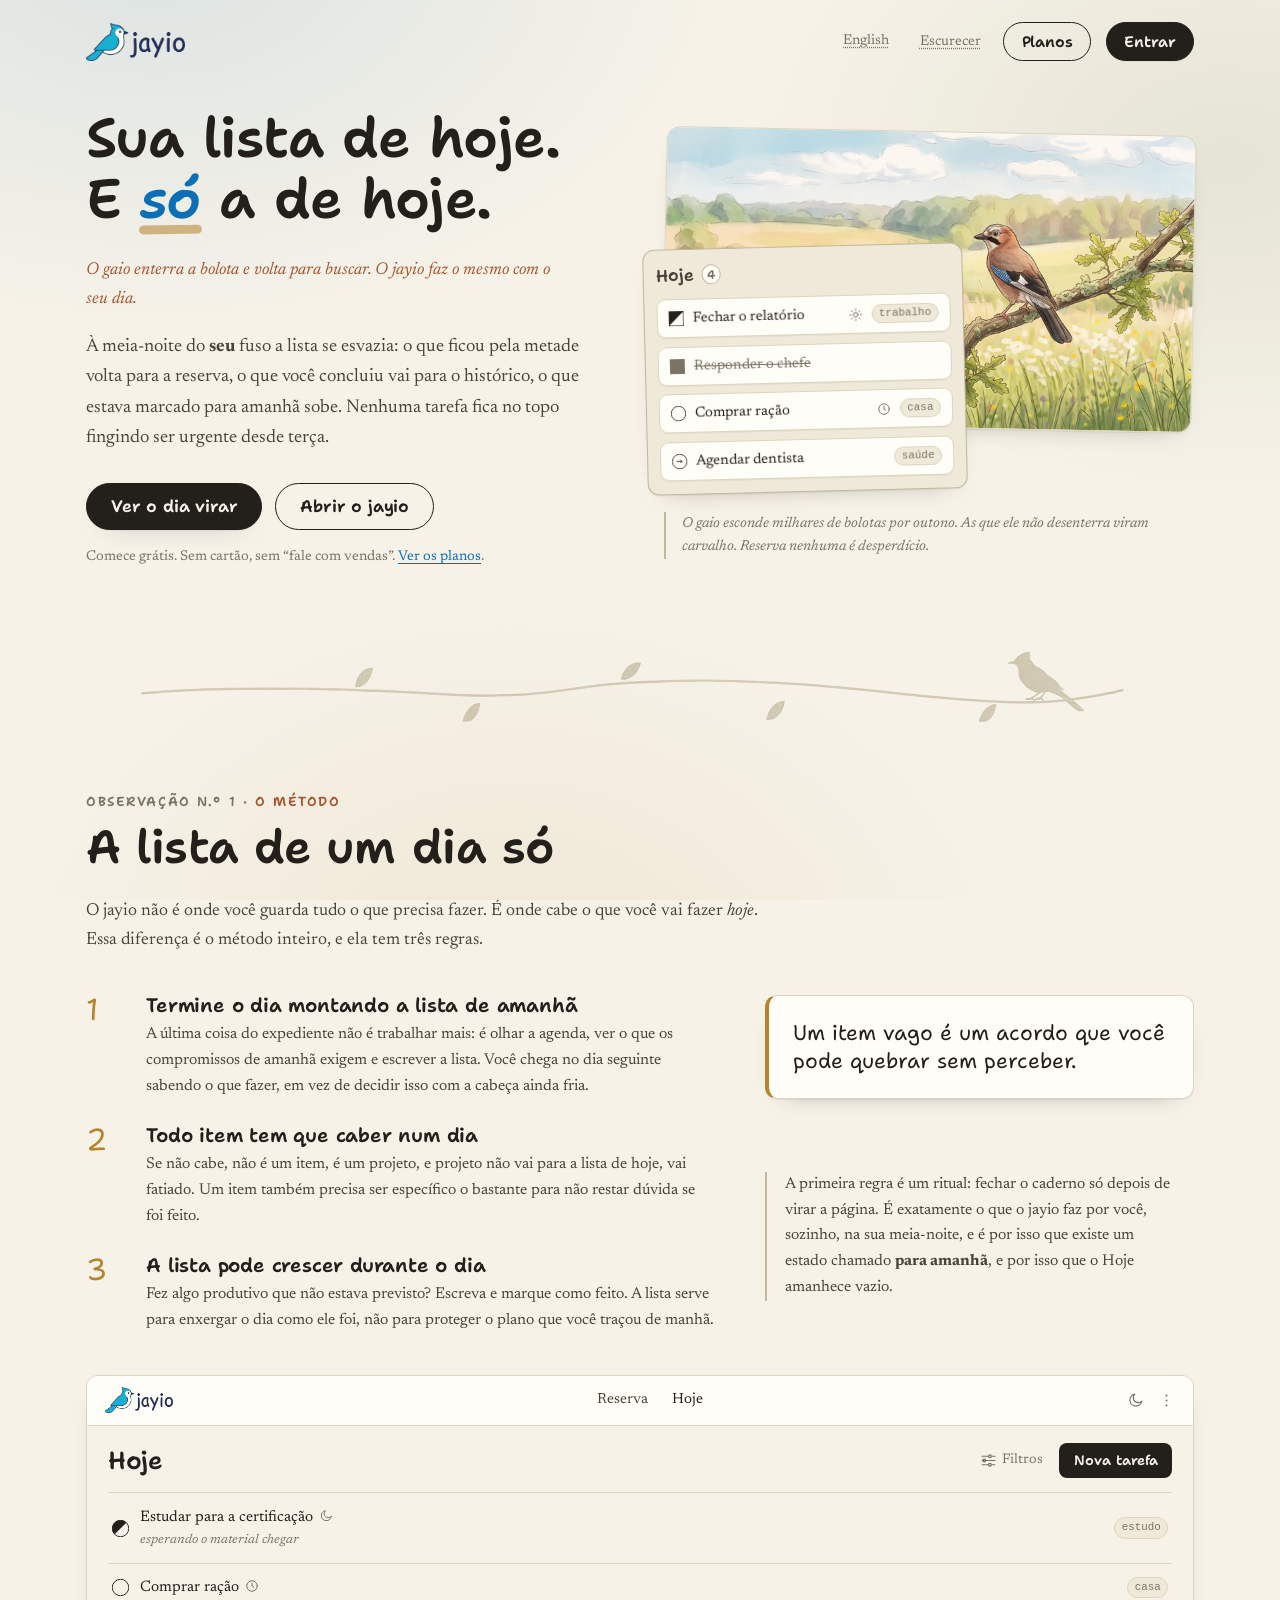
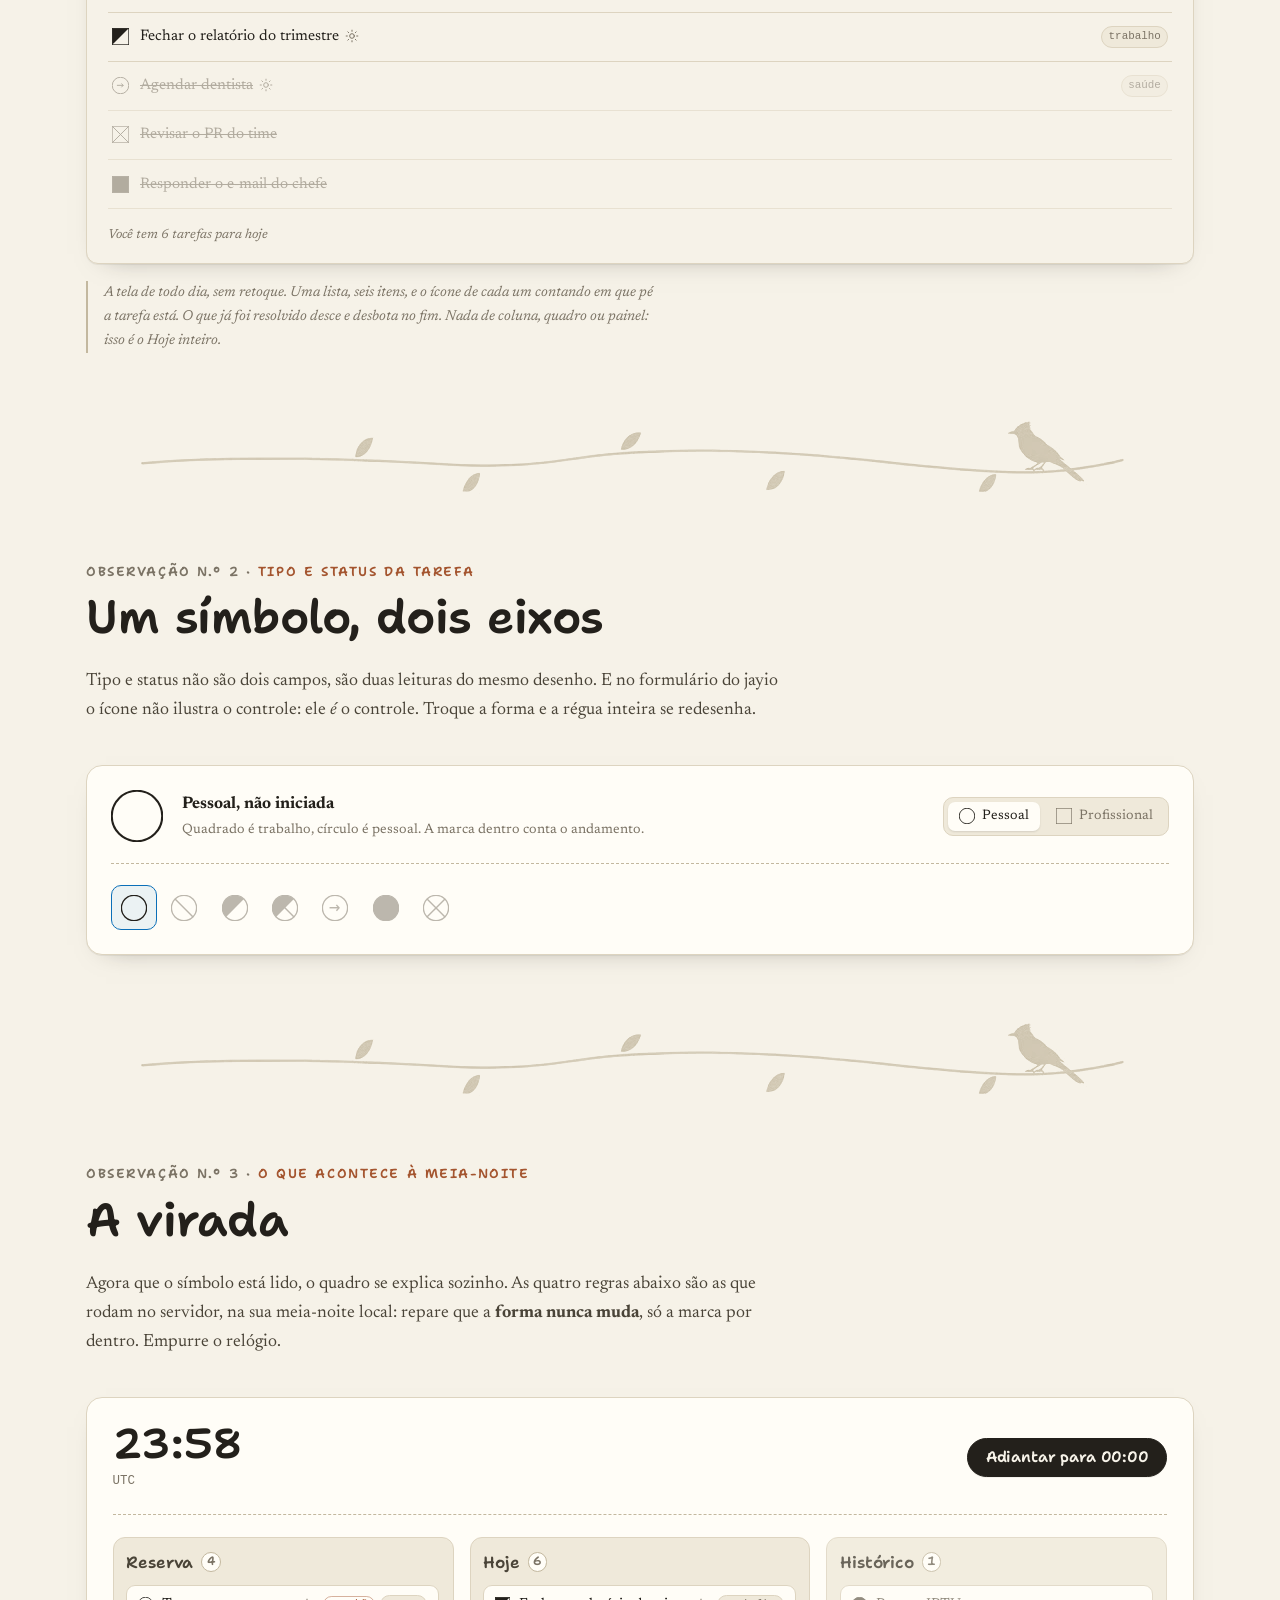
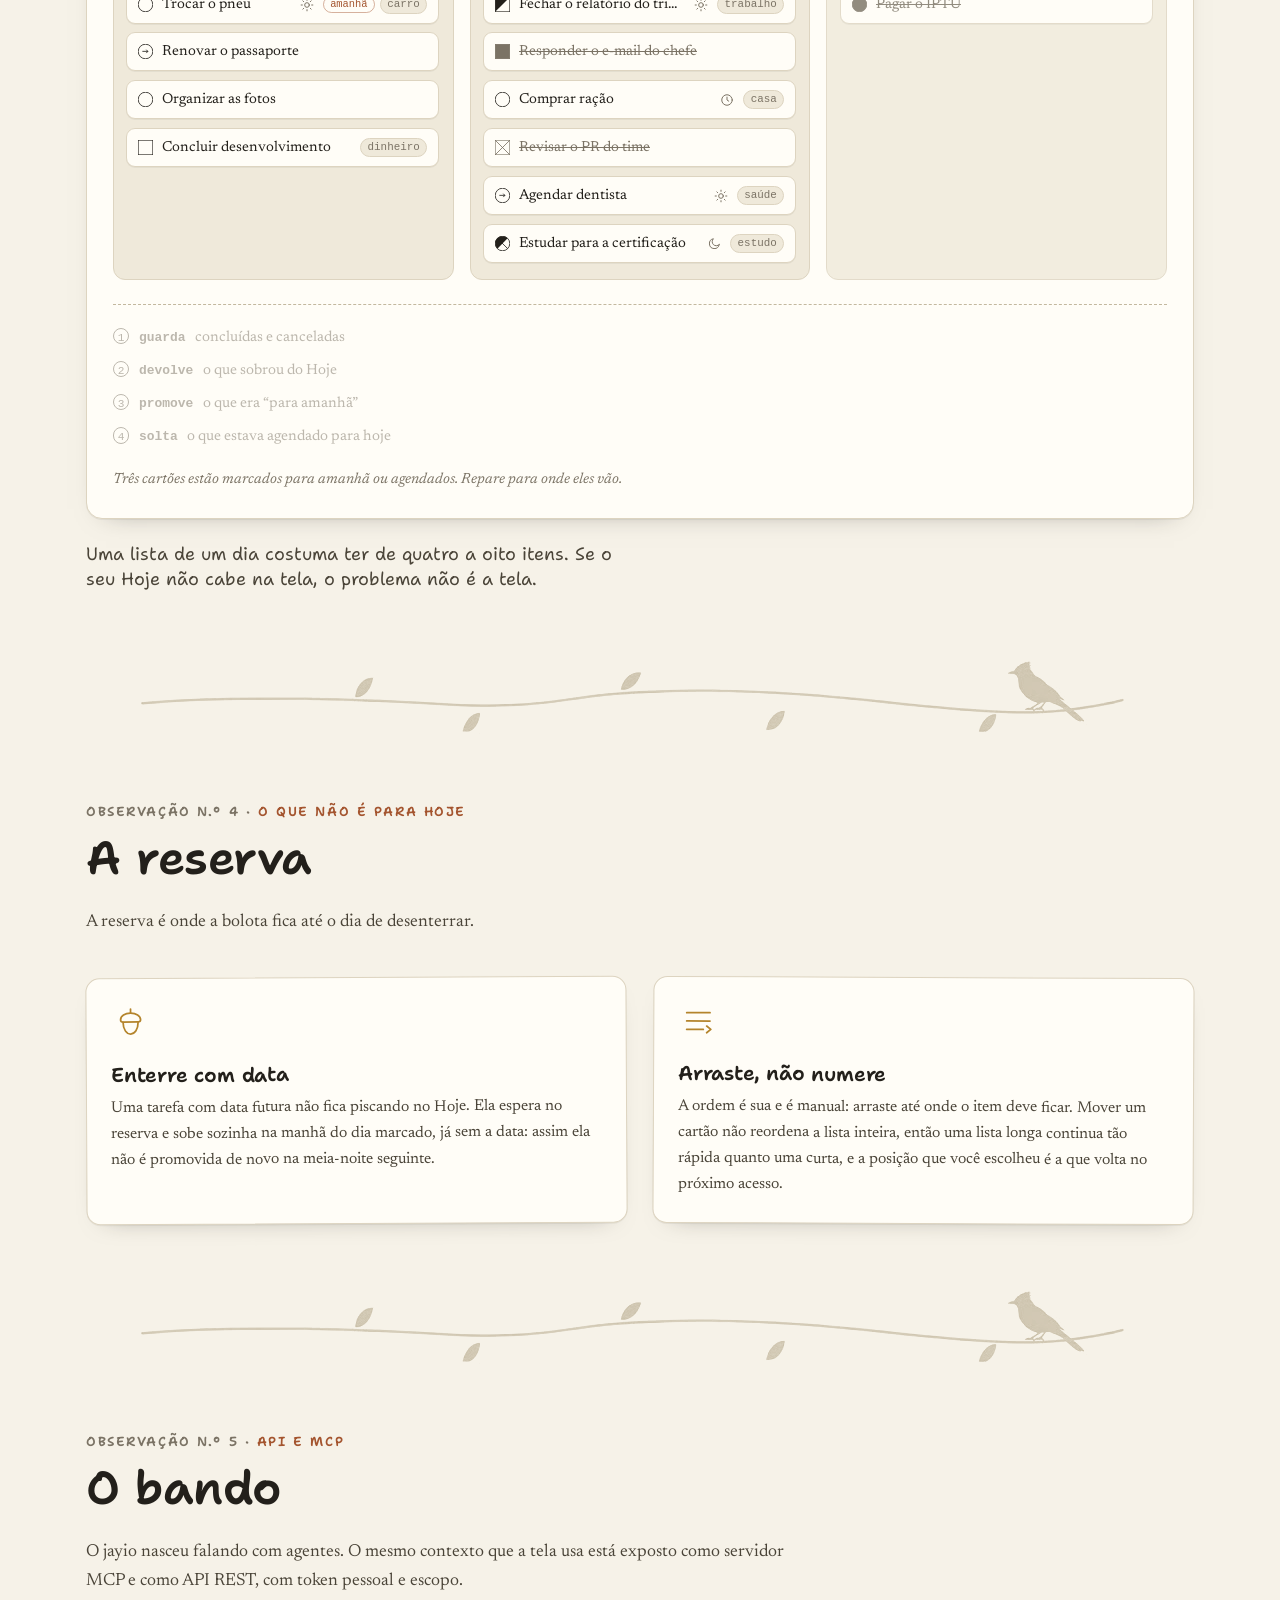
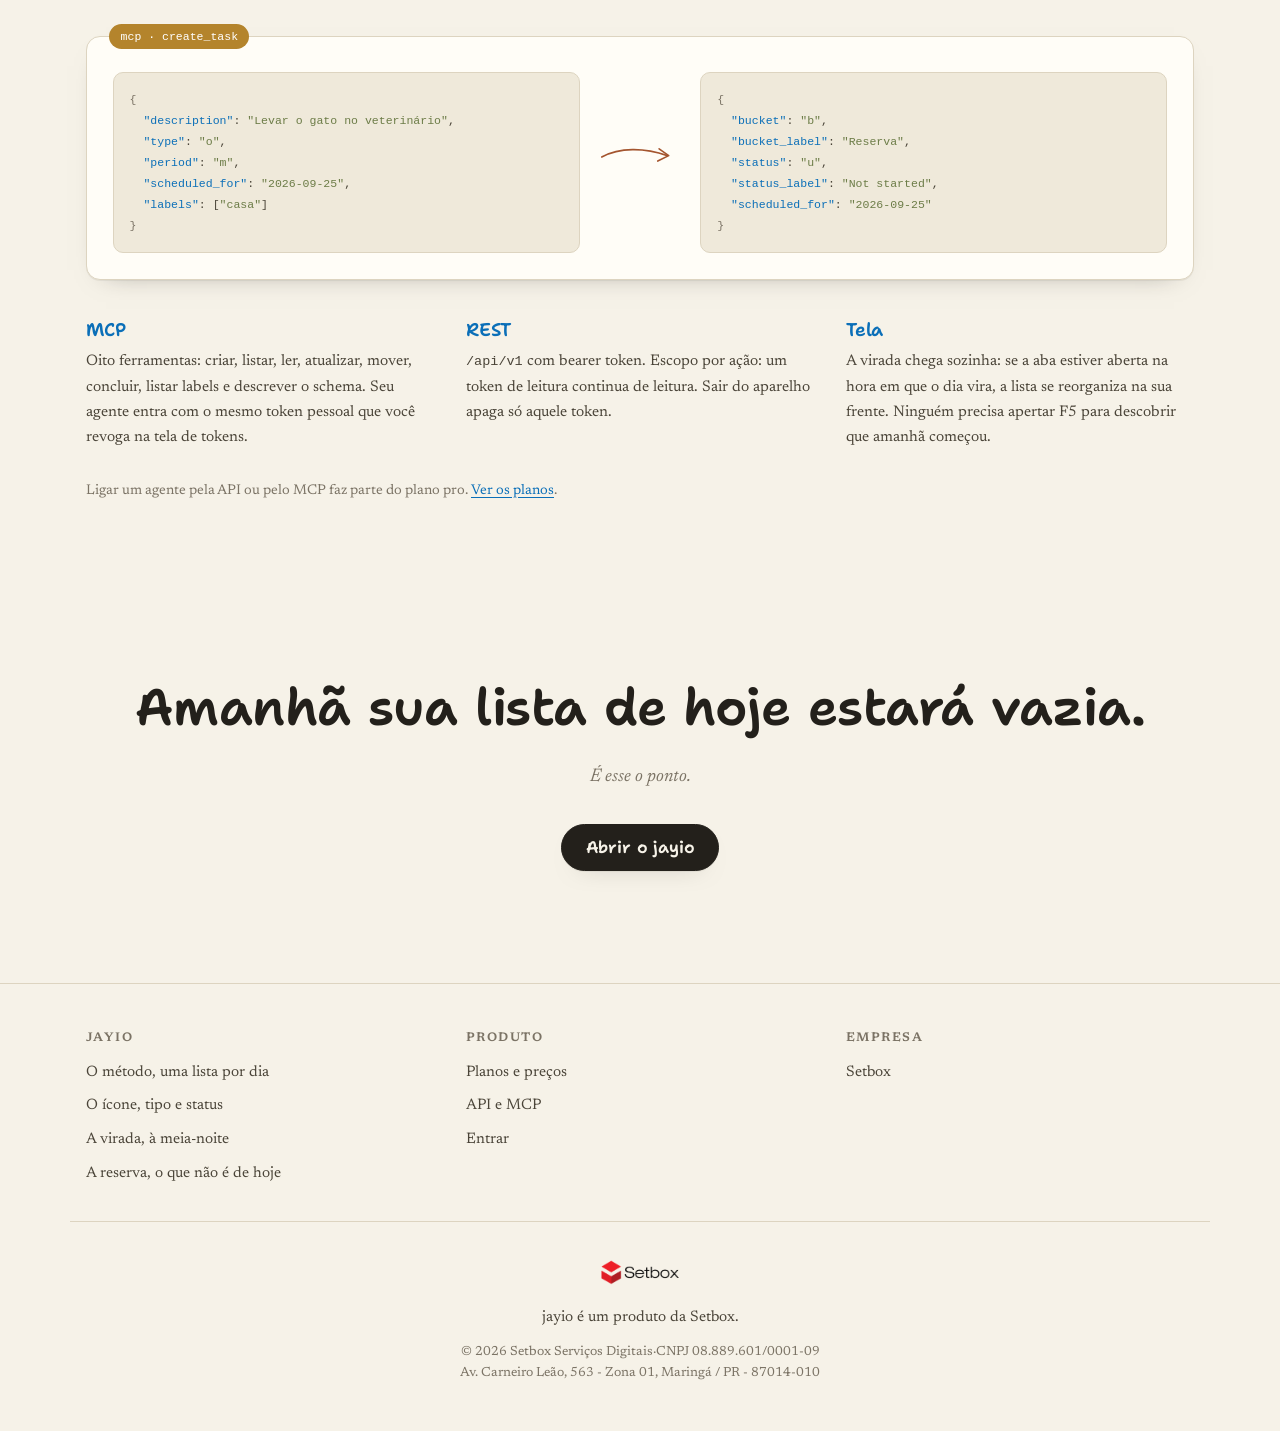
==== commit af334219: "refactor: Refaz a tela Hoje em HTML no lugar do print O print da tela Hoje era uma imagem em pt-br, " ====
--- a/pt/index.html
+++ b/pt/index.html
@@ -194,19 +194,70 @@
     </p>
   </div>
 
-  <!-- Print da tela Hoje rodando, uma arte por tema. -->
+  <!-- A tela Hoje rodando, refeita em HTML para acompanhar o tema e o idioma da
+       página. Os glifos são os mesmos do sprite lá em cima. -->
   <figure class="app-fig">
-    <picture class="app-print app-print-claro">
-      <source type="image/avif" srcset="../assets/img/app-claro-768.avif 768w, ../assets/img/app-claro-1200.avif 1200w, ../assets/img/app-claro-1600.avif 1600w" sizes="(max-width: 900px) 92vw, 64rem">
-      <source type="image/webp" srcset="../assets/img/app-claro-768.webp 768w, ../assets/img/app-claro-1200.webp 1200w, ../assets/img/app-claro-1600.webp 1600w" sizes="(max-width: 900px) 92vw, 64rem">
-      <img src="../assets/img/app-claro-1200.webp" width="1200" height="500" alt="A tela Hoje do jayio: seis tarefas numa lista só, cada uma com o ícone do seu tipo e estado, e as já resolvidas recuadas no fim." loading="lazy" decoding="async">
-    </picture>
-
-    <picture class="app-print app-print-escuro">
-      <source type="image/avif" srcset="../assets/img/app-escuro-768.avif 768w, ../assets/img/app-escuro-1200.avif 1200w, ../assets/img/app-escuro-1600.avif 1600w" sizes="(max-width: 900px) 92vw, 64rem">
-      <source type="image/webp" srcset="../assets/img/app-escuro-768.webp 768w, ../assets/img/app-escuro-1200.webp 1200w, ../assets/img/app-escuro-1600.webp 1600w" sizes="(max-width: 900px) 92vw, 64rem">
-      <img src="../assets/img/app-escuro-1200.webp" width="1200" height="500" alt="A mesma tela Hoje do jayio, no tema escuro." loading="lazy" decoding="async">
-    </picture>
+    <div class="app-tela" role="img" aria-label="A tela Hoje do jayio: seis tarefas numa lista só, cada uma com o ícone do seu tipo e estado, e as já resolvidas recuadas no fim.">
+      <div class="app-barra" aria-hidden="true">
+        <span class="app-marca">
+          <img class="marca-claro" src="../assets/img/logo.png" alt="" width="258" height="99" loading="lazy" decoding="async">
+          <img class="marca-escuro" src="../assets/img/logo-dark.png" alt="" width="258" height="99" loading="lazy" decoding="async">
+        </span>
+
+        <nav class="app-nav"><span>Reserva</span><span class="app-nav-ativo">Hoje</span></nav>
+
+        <span class="app-barra-fim">
+          <svg class="app-icone"><use href="#p-n"></use></svg>
+          <svg class="app-icone app-icone-pontos" viewBox="0 0 24 24"><path d="M12 5h.01M12 12h.01M12 19h.01"/></svg>
+        </span>
+      </div>
+
+      <div class="app-corpo" aria-hidden="true">
+        <div class="app-cabeca">
+          <h3 class="app-titulo">Hoje</h3>
+          <span class="app-cabeca-fim">
+            <span class="app-filtros">
+              <svg class="app-icone" viewBox="0 0 24 24"><path d="M3 6h9M17 6h4M3 12h4M9 12h12M3 18h9M17 18h4"/><circle cx="14" cy="6" r="2"/><circle cx="6" cy="12" r="2"/><circle cx="14" cy="18" r="2"/></svg>
+              Filtros
+            </span>
+            <span class="app-btn">Nova tarefa</span>
+          </span>
+        </div>
+
+        <ul class="app-lista">
+          <li class="app-item">
+            <svg class="glifo glifo-c"><use href="#g-os"></use></svg>
+            <span class="app-item-txt">Estudar para a certificação<svg class="periodo"><use href="#p-n"></use></svg><small class="app-nota">esperando o material chegar</small></span>
+            <span class="tag">estudo</span>
+          </li>
+          <li class="app-item">
+            <svg class="glifo glifo-c"><use href="#g-ou"></use></svg>
+            <span class="app-item-txt">Comprar ração<svg class="periodo"><use href="#p-a"></use></svg></span>
+            <span class="tag">casa</span>
+          </li>
+          <li class="app-item">
+            <svg class="glifo glifo-c"><use href="#g-ps"></use></svg>
+            <span class="app-item-txt">Fechar o relatório do trimestre<svg class="periodo"><use href="#p-m"></use></svg></span>
+            <span class="tag">trabalho</span>
+          </li>
+          <li class="app-item app-item-ido">
+            <svg class="glifo glifo-c"><use href="#g-ot"></use></svg>
+            <span class="app-item-txt">Agendar dentista<svg class="periodo"><use href="#p-m"></use></svg></span>
+            <span class="tag">saúde</span>
+          </li>
+          <li class="app-item app-item-ido">
+            <svg class="glifo glifo-c"><use href="#g-px"></use></svg>
+            <span class="app-item-txt">Revisar o PR do time</span>
+          </li>
+          <li class="app-item app-item-ido">
+            <svg class="glifo glifo-c"><use href="#g-pc"></use></svg>
+            <span class="app-item-txt">Responder o e-mail do chefe</span>
+          </li>
+        </ul>
+
+        <p class="app-rodape">Você tem 6 tarefas para hoje</p>
+      </div>
+    </div>
 
     <figcaption>
       A tela de todo dia, sem retoque. Uma lista, seis itens, e o ícone de cada
@@ -449,7 +500,7 @@
   </div>
 
   <p class="miudo bando-nota">
-    A API e o MCP fazem parte do plano pro. <a href="precos.html">Ver os planos</a>.
+    Ligar um agente pela API ou pelo MCP faz parte do plano pro. <a href="precos.html">Ver os planos</a>.
   </p>
 </section>
 
--- a/assets/css/site.css
+++ b/assets/css/site.css
@@ -405,29 +405,162 @@
 
 /* ------------------------------------------------------------- a tela --- */
 
-/* O print da tela Hoje, uma arte por tema. Os dois <picture> ficam no HTML e o
-   CSS mostra o que combina com o tema em uso, igual à marca do topo. */
+/* A tela Hoje refeita em HTML no lugar do print: os glifos são os do sprite, as
+   cores saem dos tokens do tema e o texto fica no HTML de cada idioma. Uma
+   imagem não faz nenhuma das três coisas, e era por isso que a página em inglês
+   mostrava a tela em português. */
 .app-fig { margin: 2.6rem 0 0; }
 
-.app-print { display: none; }
-.app-print img {
+.app-tela {
+  background: var(--papel);
+  border: 1px solid var(--borda);
+  border-radius: 12px;
+  box-shadow: var(--sombra);
+  overflow: hidden;
+}
+
+.app-barra {
+  display: flex;
+  align-items: center;
+  gap: 1rem;
+  padding: .7rem 1.1rem;
+  background: var(--papel-2);
+  border-bottom: 1px solid var(--borda);
+}
+
+.app-marca img { display: block; height: 26px; width: auto; }
+.app-marca .marca-escuro { display: none; }
+@media (prefers-color-scheme: dark) {
+  :root:not([data-tema="claro"]) .app-marca .marca-claro { display: none; }
+  :root:not([data-tema="claro"]) .app-marca .marca-escuro { display: block; }
+}
+:root[data-tema="escuro"] .app-marca .marca-claro { display: none; }
+:root[data-tema="escuro"] .app-marca .marca-escuro { display: block; }
+:root[data-tema="claro"] .app-marca .marca-claro { display: block; }
+:root[data-tema="claro"] .app-marca .marca-escuro { display: none; }
+
+.app-nav {
+  flex: 1 1 auto;
+  display: flex;
+  justify-content: center;
+  gap: 1.5rem;
+  font-size: .92rem;
+  color: var(--tinta-2);
+}
+.app-nav-ativo { color: var(--tinta); }
+
+.app-barra-fim {
+  flex: none;
+  display: flex;
+  align-items: center;
+  gap: .9rem;
+  color: var(--tinta-3);
+}
+
+.app-icone {
+  flex: none;
+  width: 17px;
+  height: 17px;
+  stroke: currentColor;
+  stroke-width: 1.7;
+  stroke-linecap: round;
+  stroke-linejoin: round;
+  fill: none;
+}
+.app-icone-pontos { stroke-width: 2.8; }
+
+.app-corpo { padding: 1.1rem 1.3rem 1.1rem; }
+
+.app-cabeca {
+  display: flex;
+  align-items: center;
+  gap: 1rem;
+  margin-bottom: .9rem;
+}
+.app-titulo {
+  flex: 1 1 auto;
+  margin: 0;
+  font-size: 1.55rem;
+}
+.app-cabeca-fim {
+  flex: none;
+  display: flex;
+  align-items: center;
+  gap: 1rem;
+}
+.app-filtros {
+  display: inline-flex;
+  align-items: center;
+  gap: .35rem;
+  font-size: .86rem;
+  color: var(--tinta-3);
+}
+.app-btn {
+  font-family: var(--mao);
+  font-weight: 600;
+  font-size: .86rem;
+  background: var(--tinta);
+  color: var(--papel);
+  border-radius: 8px;
+  padding: .38rem .9rem;
+}
+
+.app-lista {
+  list-style: none;
+  margin: 0;
+  padding: 0;
+  border-top: 1px solid var(--borda);
+}
+
+.app-item {
+  display: flex;
+  align-items: center;
+  gap: .7rem;
+  padding: .72rem .25rem;
+  border-bottom: 1px solid var(--borda);
+  font-size: .95rem;
+}
+.app-item .glifo-c { width: 17px; height: 17px; }
+.app-item-txt { flex: 1 1 auto; min-width: 0; }
+.app-item-txt .periodo { vertical-align: -.15em; margin-inline-start: .35rem; }
+.app-nota {
   display: block;
-  width: 100%;
-  height: auto;
-  border-radius: 12px;
-  border: 1px solid var(--borda);
-  box-shadow: var(--sombra);
-}
-
-.app-print-claro { display: block; }
-@media (prefers-color-scheme: dark) {
-  :root:not([data-tema="claro"]) .app-print-claro { display: none; }
-  :root:not([data-tema="claro"]) .app-print-escuro { display: block; }
-}
-:root[data-tema="escuro"] .app-print-claro { display: none; }
-:root[data-tema="escuro"] .app-print-escuro { display: block; }
-:root[data-tema="claro"] .app-print-claro { display: block; }
-:root[data-tema="claro"] .app-print-escuro { display: none; }
+  font-size: .8rem;
+  font-style: italic;
+  color: var(--tinta-3);
+}
+.app-item .tag { flex: none; }
+
+/* O que já foi resolvido desce e desbota, como no app. */
+.app-item-ido { color: var(--tinta-3); opacity: .55; }
+.app-item-ido .app-item-txt { text-decoration: line-through; }
+
+.app-rodape {
+  margin: .9rem 0 0;
+  font-size: .82rem;
+  font-style: italic;
+  color: var(--tinta-3);
+}
+
+/* No celular a tela continua inteira: some só a navegação do topo, que é a
+   única parte sem informação nova. */
+@media (max-width: 620px) {
+  .app-barra { gap: .6rem; padding: .55rem .7rem; }
+  .app-marca img { height: 21px; }
+  .app-nav { display: none; }
+  .app-barra-fim { margin-inline-start: auto; gap: .7rem; }
+  .app-corpo { padding: .8rem .8rem .85rem; }
+  .app-cabeca { gap: .6rem; margin-bottom: .7rem; }
+  .app-titulo { font-size: 1.2rem; }
+  .app-cabeca-fim { gap: .6rem; }
+  .app-filtros { display: none; }
+  .app-btn { font-size: .78rem; padding: .32rem .7rem; }
+  .app-item { gap: .5rem; padding: .55rem .15rem; font-size: .82rem; }
+  .app-item .glifo-c { width: 14px; height: 14px; }
+  .app-nota { font-size: .74rem; }
+  .app-item .tag { font-size: .62rem; }
+  .app-rodape { font-size: .76rem; }
+}
 
 .app-fig figcaption {
   margin-top: 1.1rem;
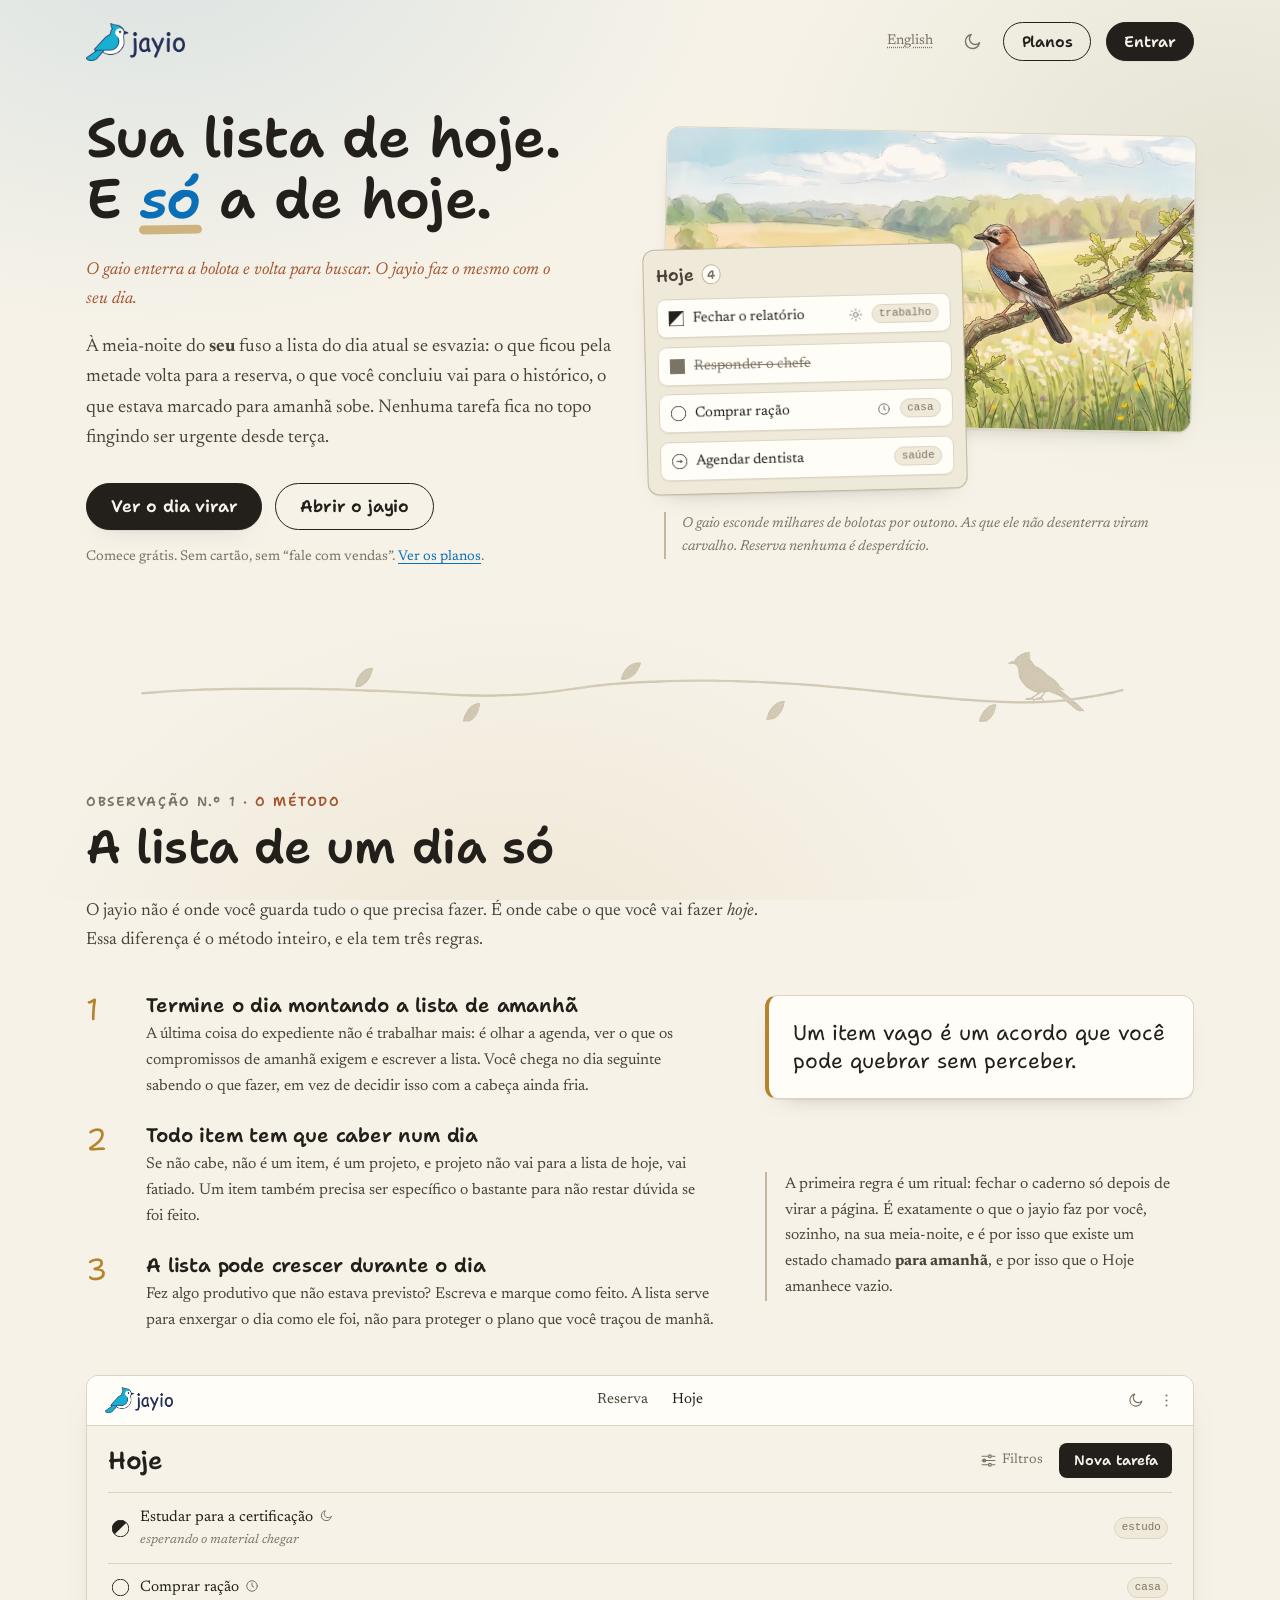
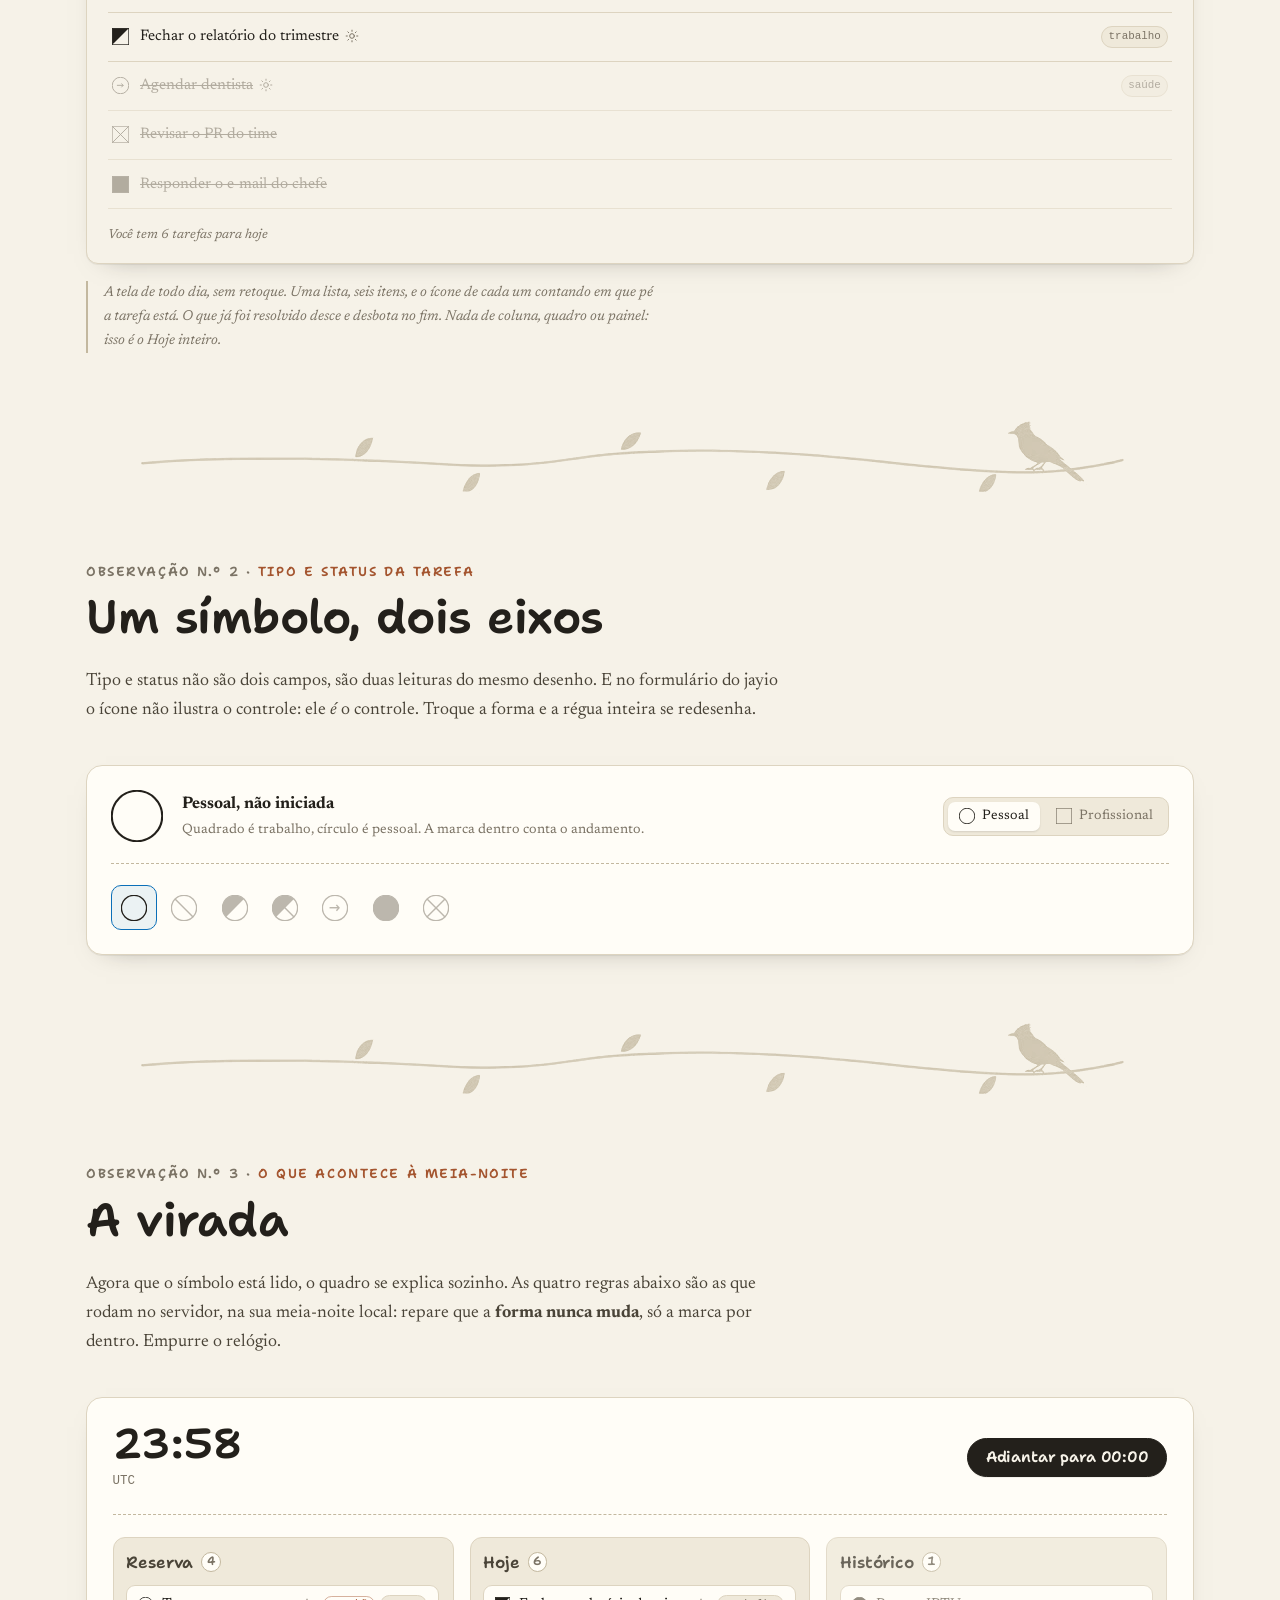
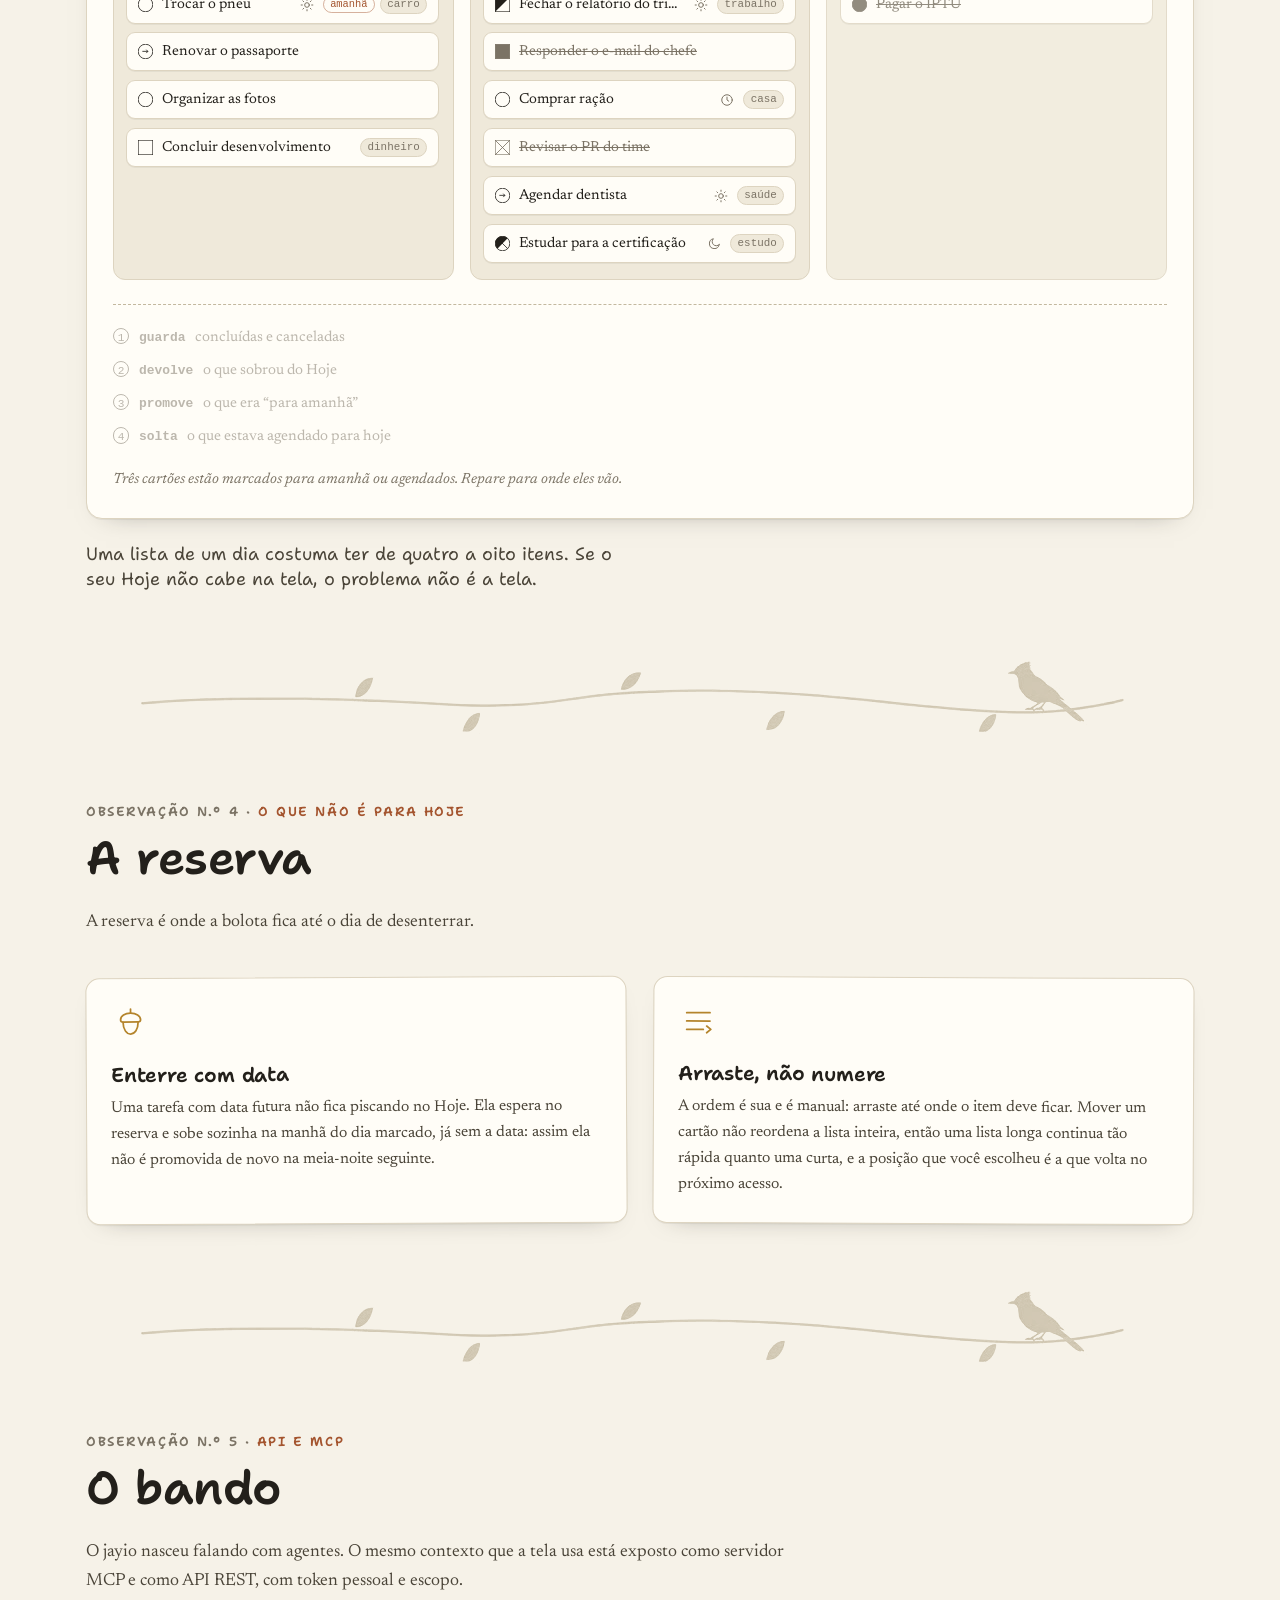
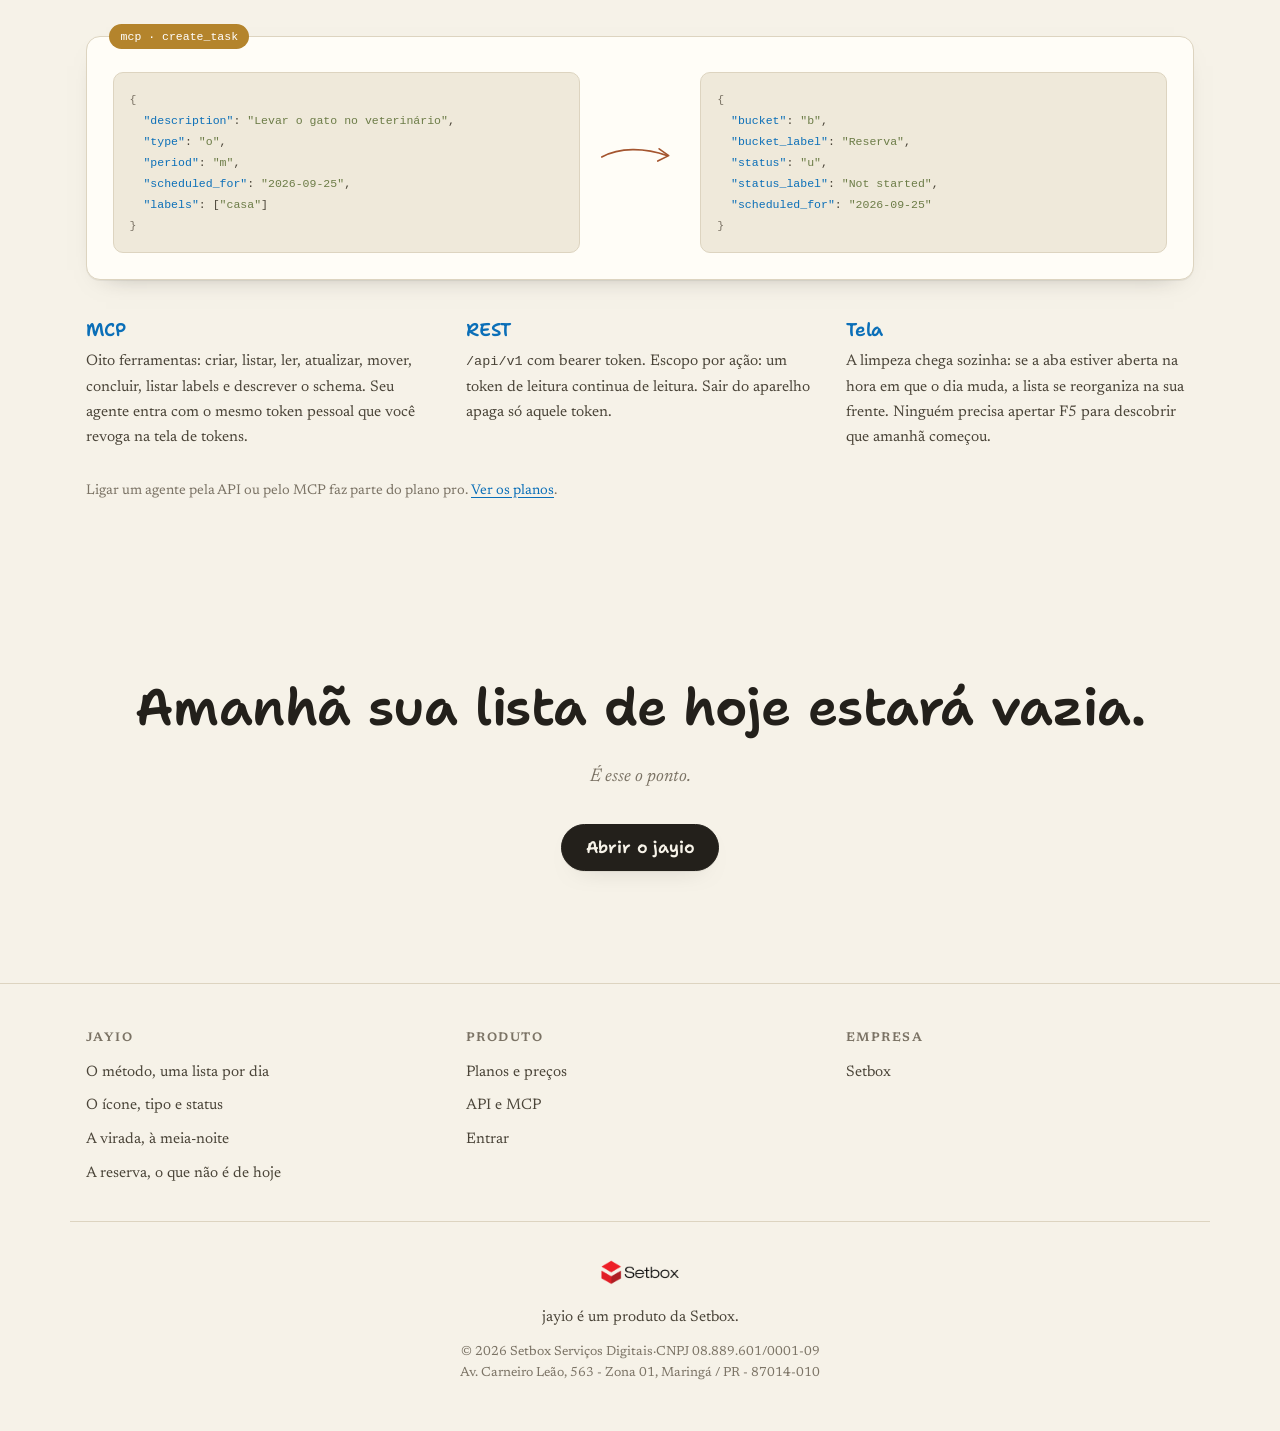
==== commit 4c9ca59c: "feat: Enxuga a página de preços e troca o tema por um ícone A tabela comparativa e as perguntas saír" ====
--- a/pt/index.html
+++ b/pt/index.html
@@ -49,7 +49,9 @@
   <div class="topo-acoes">
     <a class="btn-idioma" href="../index.html" data-idioma="en" hreflang="en" lang="en">English</a>
     <button type="button" class="btn-tema" data-tema-toggle aria-pressed="false">
-      <span class="btn-tema-txt">Escurecer</span>
+      <svg class="ico-tema ico-lua" aria-hidden="true"><use href="#p-n"></use></svg>
+      <svg class="ico-tema ico-sol" aria-hidden="true"><use href="#p-m"></use></svg>
+      <span class="sr btn-tema-txt">Escurecer</span>
     </button>
     <a class="btn btn-fantasma" href="precos.html">Planos</a>
     <a class="btn btn-primario" href="https://app.jayio.app">Entrar</a>
@@ -72,10 +74,10 @@
     </p>
 
     <p class="linha-fina">
-      À meia-noite do <strong>seu</strong> fuso a lista se esvazia: o que ficou
-      pela metade volta para a reserva, o que você concluiu vai para o histórico,
-      o que estava marcado para amanhã sobe. Nenhuma tarefa fica no topo
-      fingindo ser urgente desde terça.
+      À meia-noite do <strong>seu</strong> fuso a lista do dia atual se esvazia:
+      o que ficou pela metade volta para a reserva, o que você concluiu vai para
+      o histórico, o que estava marcado para amanhã sobe. Nenhuma tarefa fica no
+      topo fingindo ser urgente desde terça.
     </p>
 
     <div class="abertura-btns">
@@ -492,9 +494,9 @@
     <div>
       <h3>Tela</h3>
       <p>
-        A virada chega sozinha: se a aba estiver aberta na hora em que o dia vira,
-        a lista se reorganiza na sua frente. Ninguém precisa apertar F5 para
-        descobrir que amanhã começou.
+        A limpeza chega sozinha: se a aba estiver aberta na hora em que o dia
+        muda, a lista se reorganiza na sua frente. Ninguém precisa apertar F5
+        para descobrir que amanhã começou.
       </p>
     </div>
   </div>
--- a/assets/css/site.css
+++ b/assets/css/site.css
@@ -195,22 +195,61 @@
 
 .btn-g { padding: .78rem 1.5rem; font-size: 1.05rem; }
 
+/* Um ícone só, trocado pela mesma condição que troca as cores do tema: sem JS
+   no caminho, o ícone certo já vem pintado no primeiro quadro. Mostra o
+   destino, não o estado: no papel claro aparece a lua, que é para onde o
+   clique leva. O nome da ação continua no HTML, fora da tela, e é ele que o
+   leitor de tela anuncia. */
 .btn-tema {
   border: 0;
   background: transparent;
   color: var(--tinta-3);
-  font-family: var(--texto);
-  font-size: .875rem;
   cursor: pointer;
-  padding: .4rem .5rem;
-  text-decoration: underline;
-  text-underline-offset: .2em;
-  text-decoration-style: dotted;
+  padding: .4rem;
+  line-height: 0;
+  border-radius: 999px;
+  display: inline-grid;
+  place-items: center;
 }
 .btn-tema:hover { color: var(--tinta); }
 
+/* Sol e lua são os mesmos glifos de período que o app usa, `p-m` e `p-n`, e
+   por isso o traço acompanha o `.periodo`: o ícone do tema não pode ser mais
+   gordo que o resto do alfabeto. */
+.ico-tema {
+  width: 20px;
+  height: 20px;
+  grid-area: 1 / 1;
+  fill: none;
+  stroke: currentColor;
+  stroke-width: 1.7;
+  stroke-linecap: round;
+  stroke-linejoin: round;
+  transition: transform .25s ease, opacity .2s ease;
+}
+
+/* A troca é um giro, como o swap do daisyUI: o que sai gira e encolhe, o que
+   entra chega girando de volta ao lugar. Os dois ficam empilhados na mesma
+   célula da grade, então nada salta de posição durante a animação. */
+.ico-sol { opacity: 0; transform: rotate(-90deg) scale(.4); }
+.ico-lua { opacity: 1; transform: rotate(0) scale(1); }
+
+@media (prefers-color-scheme: dark) {
+  :root:not([data-tema="claro"]) .ico-sol { opacity: 1; transform: rotate(0) scale(1); }
+  :root:not([data-tema="claro"]) .ico-lua { opacity: 0; transform: rotate(90deg) scale(.4); }
+}
+:root[data-tema="escuro"] .ico-sol { opacity: 1; transform: rotate(0) scale(1); }
+:root[data-tema="escuro"] .ico-lua { opacity: 0; transform: rotate(90deg) scale(.4); }
+:root[data-tema="claro"] .ico-sol { opacity: 0; transform: rotate(-90deg) scale(.4); }
+:root[data-tema="claro"] .ico-lua { opacity: 1; transform: rotate(0) scale(1); }
+
 /* O trocador de idioma tem o mesmo peso do botão de tema: é ajuste de leitura,
-   não ação de produto, e não disputa com Preços nem com Entrar. */
+   não ação de produto, e não disputa com Preços nem com Entrar.
+
+   É texto, e não bandeira, depois de tentar as duas. Bandeira não diz idioma,
+   inglês não é um país e português menos ainda, e a 20px ela vira mancha
+   colorida em qualquer desenho. O nome do idioma, escrito no próprio idioma,
+   resolve em menos bytes e sem ambiguidade. */
 .btn-idioma {
   color: var(--tinta-3);
   font-family: var(--texto);
@@ -221,6 +260,16 @@
   text-decoration-style: dotted;
 }
 .btn-idioma:hover { color: var(--tinta); }
+
+/* A travessia entre páginas continua animada, agora sem nada específico do
+   trocador: a marca fica ancorada e o resto faz fusão. Vale para qualquer
+   navegação interna, e onde o navegador não implementa a transição entre
+   documentos a navegação é a de sempre. */
+@media (prefers-reduced-motion: no-preference) {
+  @view-transition { navigation: auto; }
+}
+
+.marca { view-transition-name: marca; }
 
 /* ---------------------------------------------------------------- topo --- */
 
@@ -1232,7 +1281,6 @@
 /* O sim e o não são os glifos do próprio app, concluída e cancelada. A página
    fala o mesmo alfabeto que o produto, em vez de importar um check genérico. */
 .marca-sim { color: var(--musgo); margin-top: .34em; }
-.marca-nao { color: var(--tinta-3); margin-top: .34em; }
 
 .planos-rodape { max-width: 46rem; margin: 2.2rem auto 0; text-align: center; }
 
@@ -1243,77 +1291,6 @@
   .planos { grid-template-columns: 1fr; }
   .plano, .plano:nth-child(odd), .plano:nth-child(even) { transform: none; }
   .plano-ciclo { min-height: 0; }
-}
-
-/* ---------------------------------------------------------- comparativo -- */
-
-/* A rolagem lateral fica na caixa, não no corpo da página: em tela estreita a
-   tabela desliza sozinha e o resto do papel continua parado. */
-.tabela-caixa {
-  overflow-x: auto;
-  border: 1px solid var(--borda);
-  border-radius: 14px;
-  background: var(--papel-2);
-  box-shadow: var(--sombra);
-}
-
-.tabela-planos {
-  border-collapse: collapse;
-  width: 100%;
-  min-width: 42rem;
-  font-size: .95rem;
-}
-.tabela-planos th,
-.tabela-planos td {
-  padding: .8rem 1rem;
-  text-align: center;
-  border-bottom: 1px solid var(--borda);
-}
-.tabela-planos tbody tr:last-child th,
-.tabela-planos tbody tr:last-child td { border-bottom: 0; }
-
-.tabela-planos thead th {
-  font-family: var(--mao);
-  font-weight: 600;
-  font-size: 1.05rem;
-  color: var(--terra);
-  border-bottom: 1px solid var(--borda-forte);
-  background: var(--papel-3);
-}
-.tabela-planos thead th:first-child { background: transparent; }
-
-.tabela-planos tbody th {
-  text-align: left;
-  font-family: var(--texto);
-  font-weight: 500;
-  color: var(--tinta-2);
-  white-space: nowrap;
-}
-
-.tabela-planos td { color: var(--tinta-2); }
-
-/* A coluna recomendada é a mesma da ficha acima, marcada por um papel um pouco
-   mais claro, sem repetir o selo. */
-.tabela-planos .col-destaque { background: color-mix(in oklab, var(--azul) 7%, transparent); }
-.tabela-planos thead .col-destaque { background: color-mix(in oklab, var(--azul) 14%, transparent); }
-
-@media (max-width: 760px) {
-  .tabela-planos { min-width: 36rem; font-size: .88rem; }
-  .tabela-planos th, .tabela-planos td { padding: .65rem .6rem; }
-}
-
-/* ----------------------------------------------------------- perguntas --- */
-
-.perguntas {
-  display: grid;
-  grid-template-columns: repeat(2, minmax(0, 1fr));
-  gap: 1.6rem 2.4rem;
-}
-.pergunta h3 { font-size: 1.12rem; margin: 0 0 .35rem; }
-.pergunta p { margin: 0; color: var(--tinta-2); font-size: .97rem; }
-
-@media (max-width: 760px) {
-  .perguntas { grid-template-columns: 1fr; gap: 1.4rem; }
 }
 
 /* -------------------------------------------------------------- motion --- */
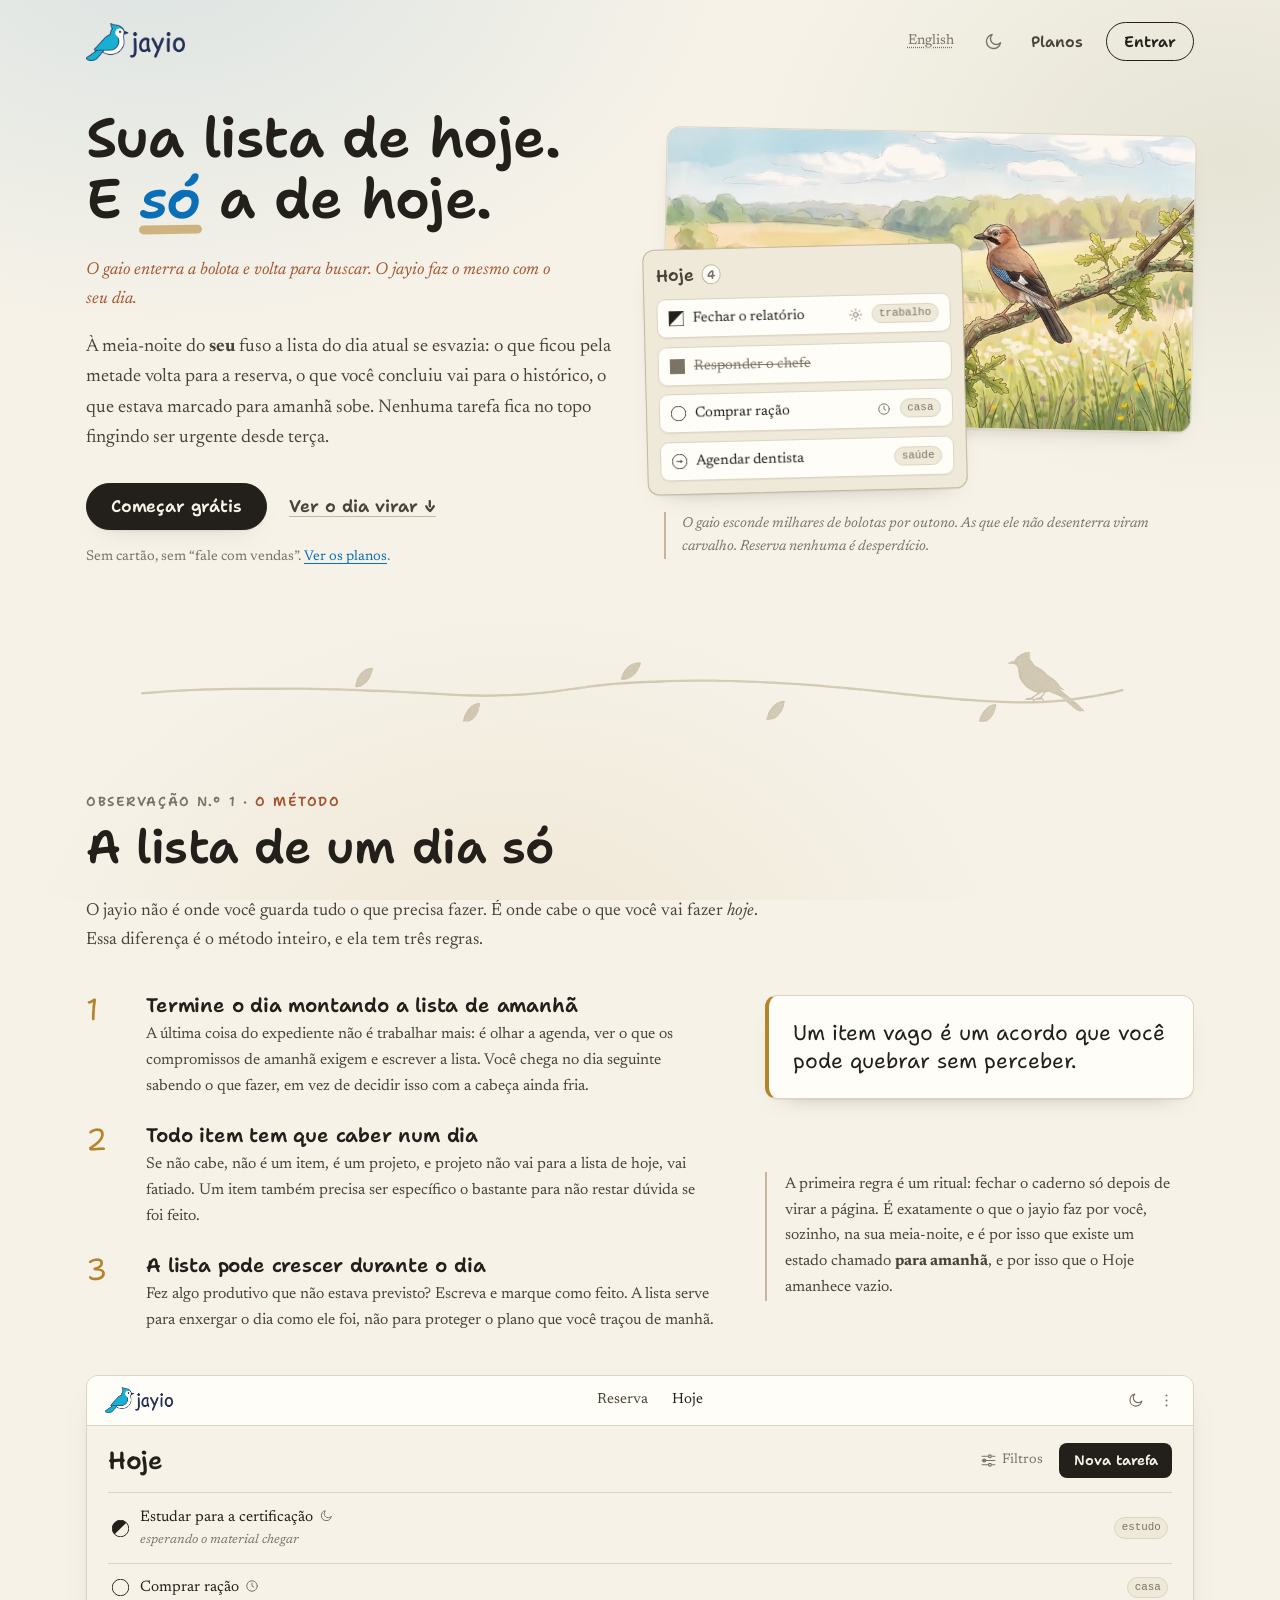
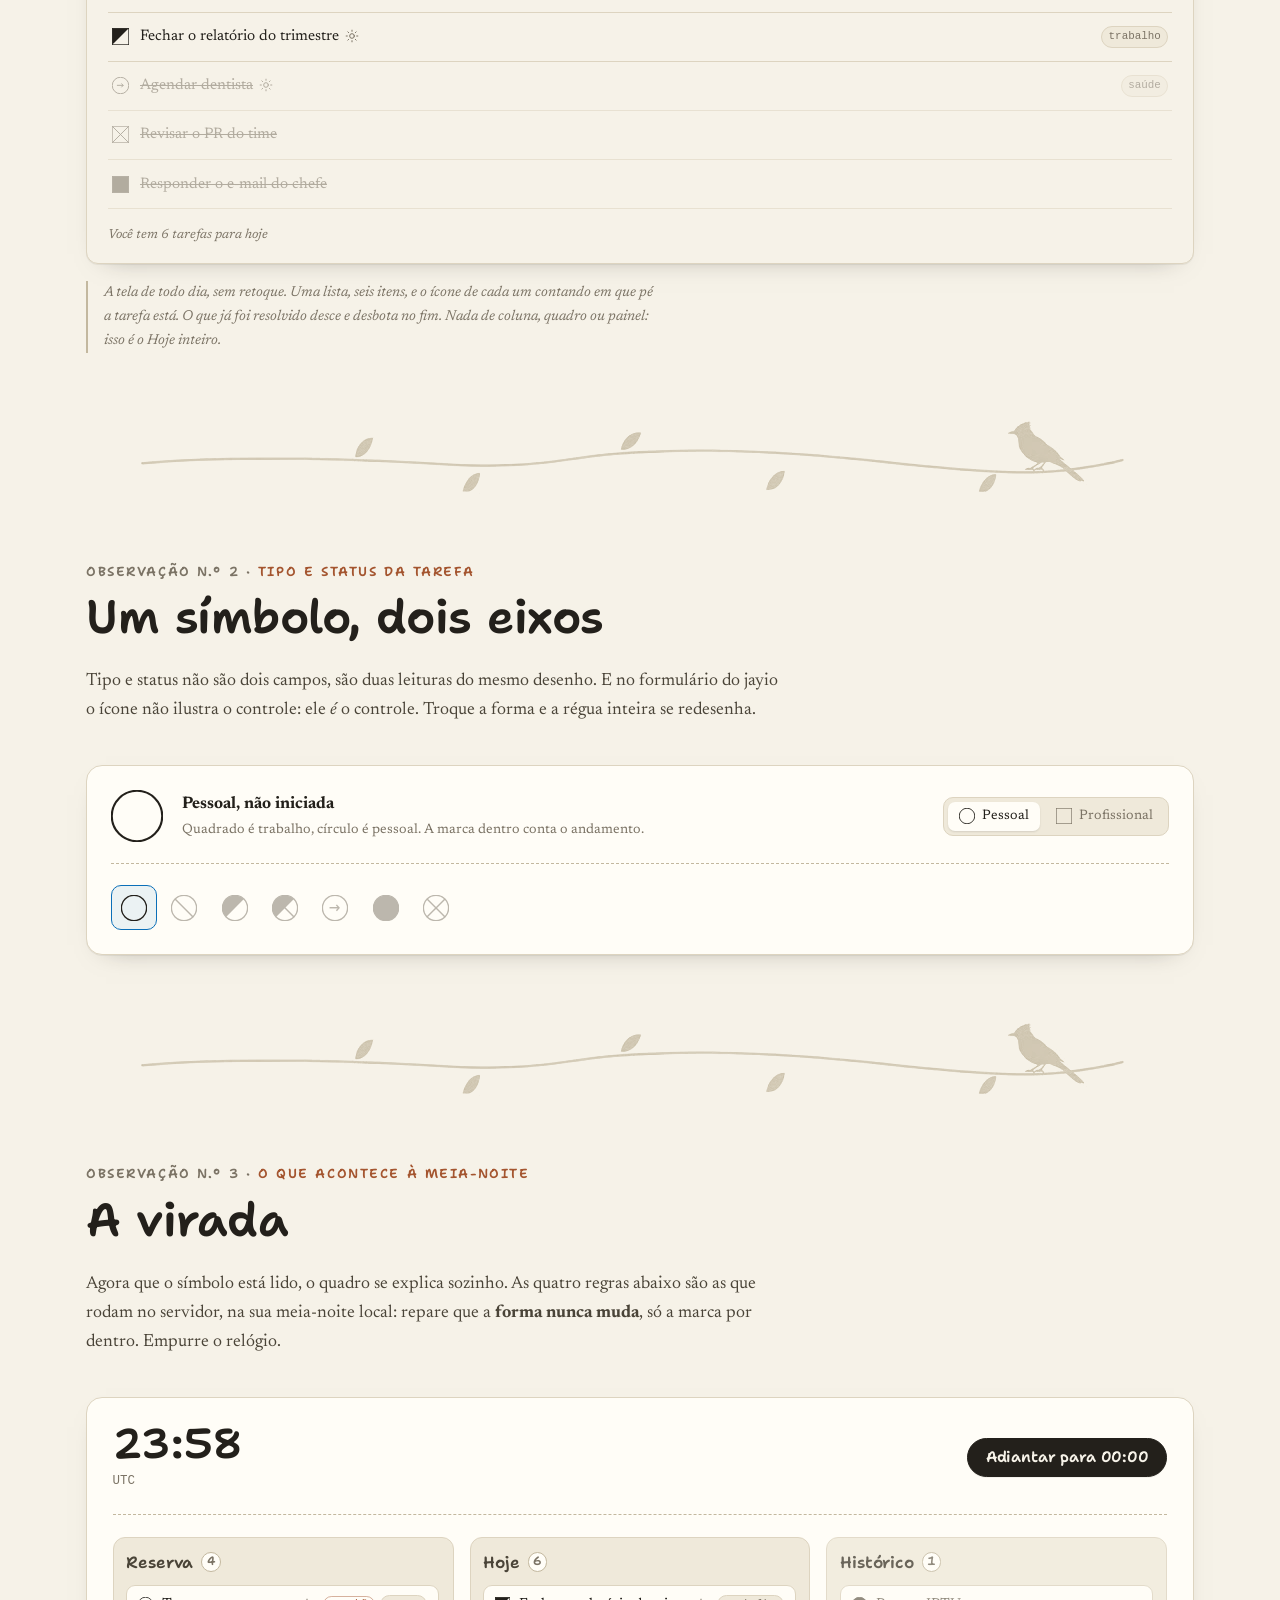
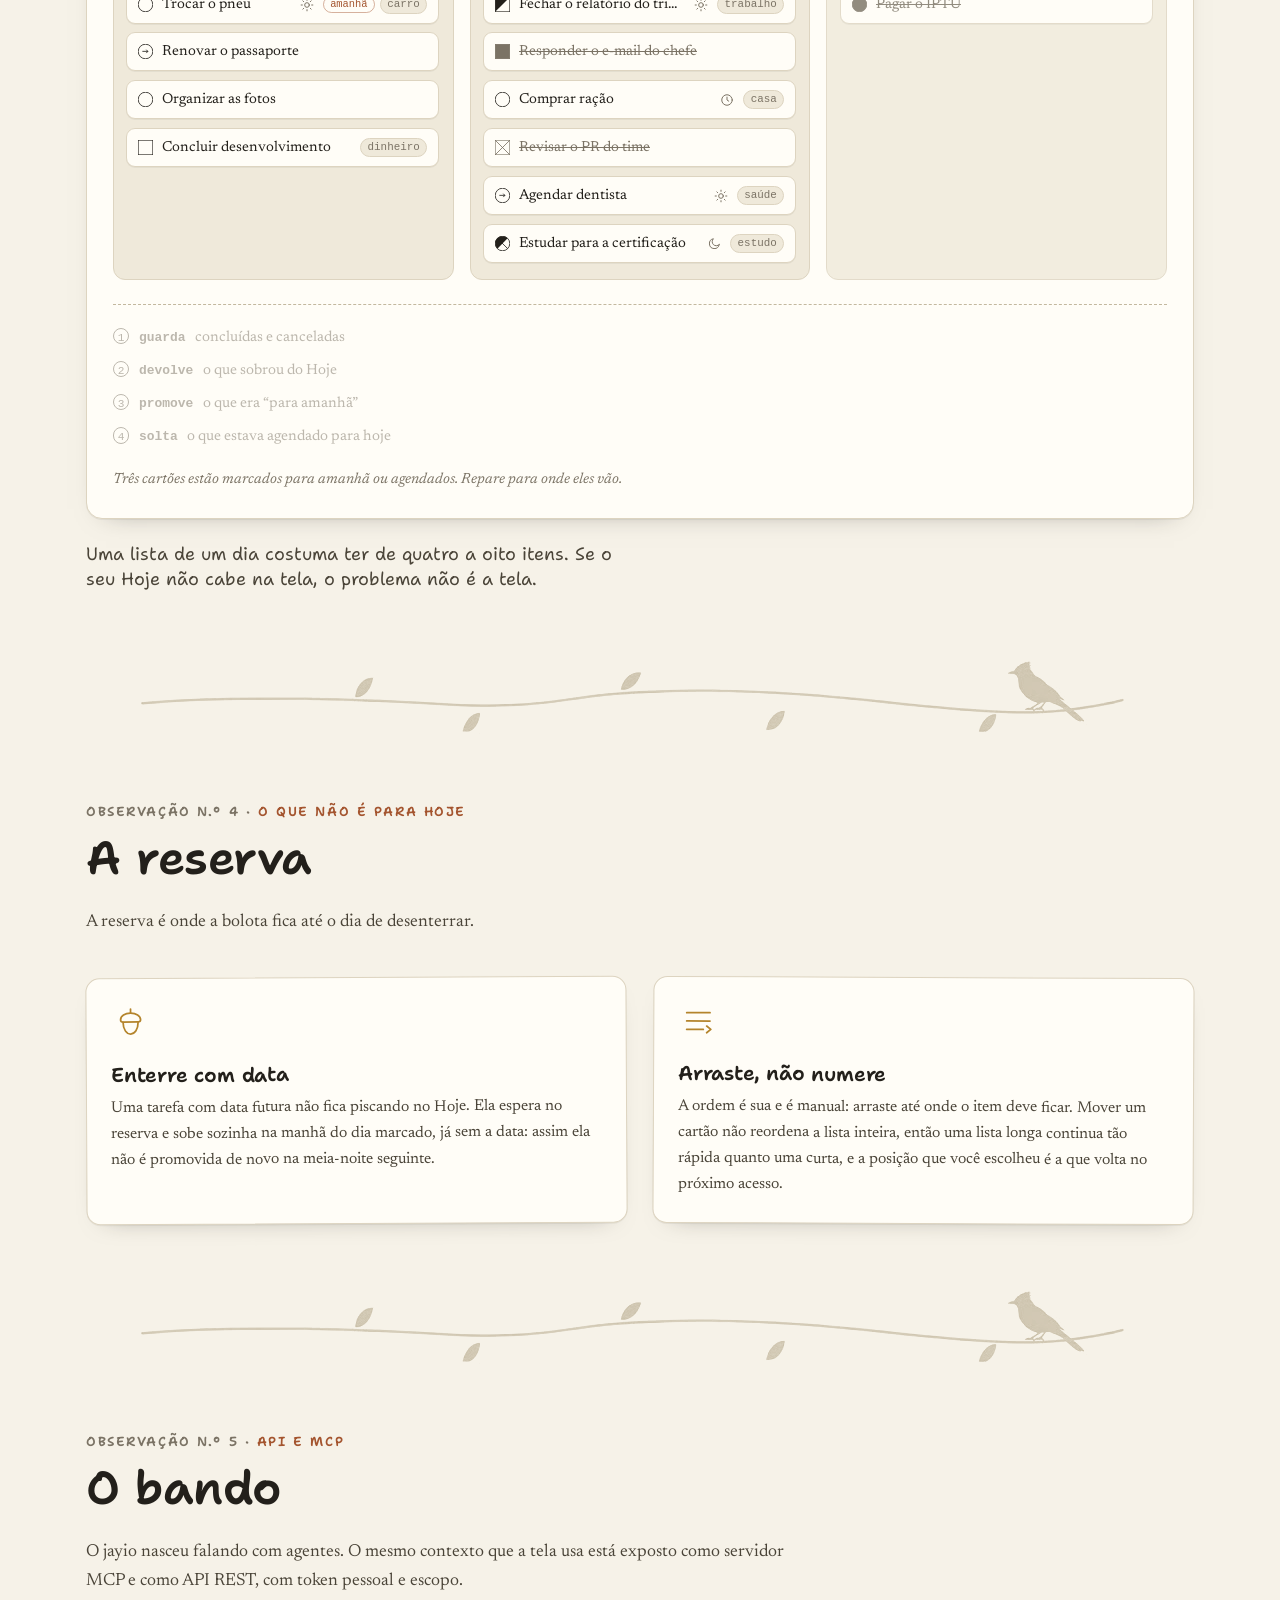
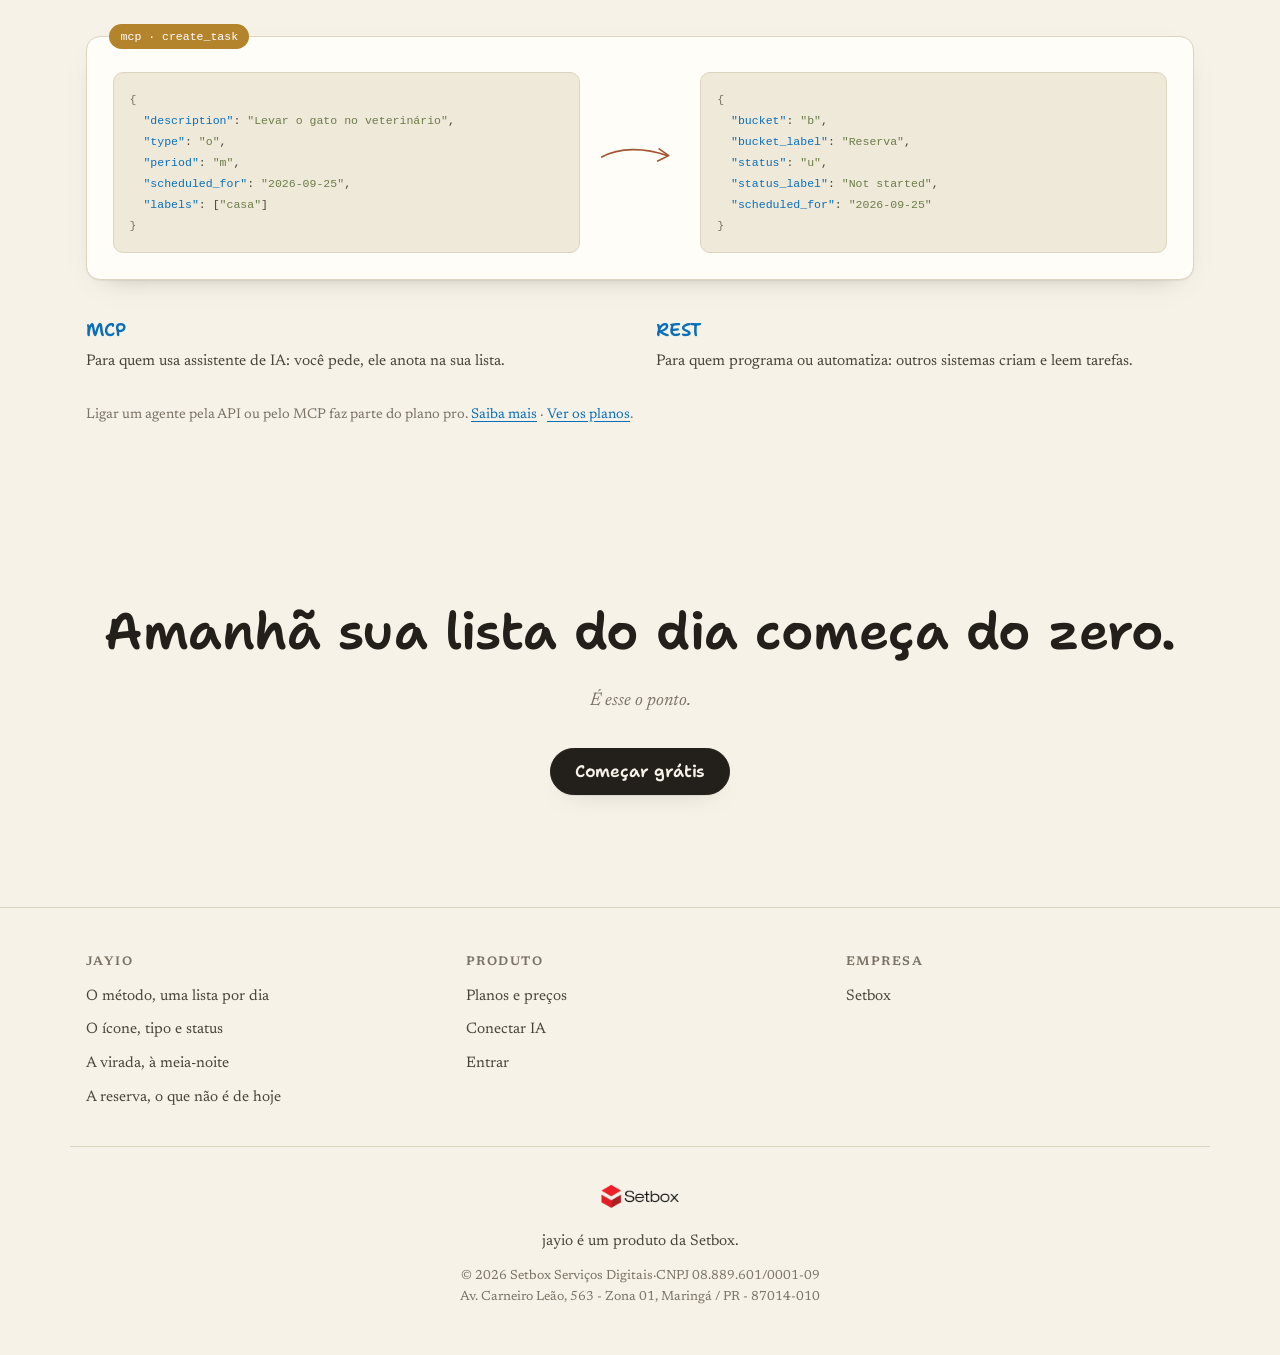
==== commit 15d517d0: "feat: Página Conectar IA, navbar no mobile e um CTA por tela A nova página Conectar IA, em pt e en, " ====
--- a/pt/index.html
+++ b/pt/index.html
@@ -53,8 +53,8 @@
       <svg class="ico-tema ico-sol" aria-hidden="true"><use href="#p-m"></use></svg>
       <span class="sr btn-tema-txt">Escurecer</span>
     </button>
-    <a class="btn btn-fantasma" href="precos.html">Planos</a>
-    <a class="btn btn-primario" href="https://app.jayio.app">Entrar</a>
+    <a class="topo-link" href="precos.html">Planos</a>
+    <a class="btn btn-fantasma" href="https://app.jayio.app/users/log-in">Entrar</a>
   </div>
 </header>
 
@@ -81,12 +81,12 @@
     </p>
 
     <div class="abertura-btns">
-      <a class="btn btn-primario btn-g" href="#virada">Ver o dia virar</a>
-      <a class="btn btn-fantasma btn-g" href="https://app.jayio.app">Abrir o jayio</a>
+      <a class="btn btn-primario btn-g" href="https://app.jayio.app/users/register">Começar grátis</a>
+      <a class="link-rolar" href="#virada">Ver o dia virar <span aria-hidden="true">&darr;</span></a>
     </div>
 
     <p class="miudo">
-      Comece grátis. Sem cartão, sem &ldquo;fale com vendas&rdquo;.
+      Sem cartão, sem &ldquo;fale com vendas&rdquo;.
       <a href="precos.html">Ver os planos</a>.
     </p>
   </div>
@@ -479,38 +479,27 @@
     <div>
       <h3>MCP</h3>
       <p>
-        Oito ferramentas: criar, listar, ler, atualizar, mover, concluir, listar
-        labels e descrever o schema. Seu agente entra com o mesmo token pessoal
-        que você revoga na tela de tokens.
+        Para quem usa assistente de IA: você pede, ele anota na sua lista.
       </p>
     </div>
     <div>
       <h3>REST</h3>
       <p>
-        <code>/api/v1</code> com bearer token. Escopo por ação: um token de
-        leitura continua de leitura. Sair do aparelho apaga só aquele token.
+        Para quem programa ou automatiza: outros sistemas criam e leem tarefas.
       </p>
     </div>
-    <div>
-      <h3>Tela</h3>
-      <p>
-        A limpeza chega sozinha: se a aba estiver aberta na hora em que o dia
-        muda, a lista se reorganiza na sua frente. Ninguém precisa apertar F5
-        para descobrir que amanhã começou.
-      </p>
-    </div>
   </div>
 
   <p class="miudo bando-nota">
-    Ligar um agente pela API ou pelo MCP faz parte do plano pro. <a href="precos.html">Ver os planos</a>.
+    Ligar um agente pela API ou pelo MCP faz parte do plano pro. <a href="conectar-ia.html">Saiba mais</a> &middot; <a href="precos.html">Ver os planos</a>.
   </p>
 </section>
 
 <!-- ─────────────────────────── FECHO ─────────────────────────── -->
 <section class="fecho">
-  <h2>Amanhã sua lista de hoje estará vazia.</h2>
+  <h2>Amanhã sua lista do dia começa do zero.</h2>
   <p>É esse o ponto.</p>
-  <a class="btn btn-primario btn-g" href="https://app.jayio.app">Abrir o jayio</a>
+  <a class="btn btn-primario btn-g" href="https://app.jayio.app/users/register">Começar grátis</a>
 </section>
 
 </main>
@@ -528,8 +517,8 @@
     <div class="rodape-col">
       <h2>Produto</h2>
       <a href="precos.html">Planos e preços</a>
-      <a href="#bando">API e MCP</a>
-        <a href="https://app.jayio.app">Entrar</a>
+      <a href="conectar-ia.html">Conectar IA</a>
+        <a href="https://app.jayio.app/users/log-in">Entrar</a>
     </div>
 
     <div class="rodape-col">
--- a/assets/css/site.css
+++ b/assets/css/site.css
@@ -297,12 +297,50 @@
 :root[data-tema="claro"] .marca .marca-claro { display: block; }
 :root[data-tema="claro"] .marca .marca-escuro { display: none; }
 
+/* Planos é navegação, não ação: texto, para "Entrar" ser o único botão do
+   topo, e de contorno, para não disputar com o botão cheio da página. */
+.topo-link {
+  font-family: var(--mao);
+  font-weight: 600;
+  font-size: .95rem;
+  color: var(--tinta-2);
+  text-decoration: none;
+  padding: .4rem .5rem;
+}
+.topo-link:hover { color: var(--tinta); }
+.topo-link[aria-current="page"] {
+  color: var(--tinta);
+  text-decoration: underline;
+  text-decoration-color: var(--ocre);
+  text-underline-offset: .3em;
+}
+
 /* Sem menu, quem empurra as ações para a direita é a própria margem. */
 .topo-acoes {
   display: flex;
   align-items: center;
   gap: .9rem;
   margin-inline-start: auto;
+}
+
+/* No celular a marca e as quatro ações cabem numa linha só se tudo encolher
+   junto: com o tamanho do desktop elas quebravam para baixo da marca e, abaixo
+   de uns 360px, empurravam a página para o lado e cortavam o texto. */
+@media (max-width: 560px) {
+  .topo { flex-wrap: nowrap; gap: .6rem; padding-block: 1rem; }
+  .marca { flex-shrink: 0; }
+  .marca img { height: 30px; }
+  .topo-acoes { gap: .25rem; }
+  .topo-acoes .btn { padding: .42rem .8rem; font-size: .85rem; }
+  .topo-link { font-size: .85rem; padding: .3rem .35rem; }
+  .btn-idioma { padding: .3rem .35rem; font-size: .8rem; }
+  .btn-tema { padding: .3rem; }
+}
+
+/* Nos aparelhos mais estreitos sai o link de planos: o preço continua a um
+   toque, pelo link logo abaixo do título e pelo rodapé. */
+@media (max-width: 380px) {
+  .topo-link { display: none; }
 }
 
 /* ------------------------------------------------------------ abertura --- */
@@ -354,7 +392,20 @@
 
 .linha-fina { font-size: 1.16rem; color: var(--tinta-2); max-width: 34rem; }
 
-.abertura-btns { display: flex; gap: .8rem; flex-wrap: wrap; margin: 1.8rem 0 1rem; }
+.abertura-btns { display: flex; gap: .8rem 1.4rem; flex-wrap: wrap; align-items: center; margin: 1.8rem 0 1rem; }
+
+/* Uma ação principal por tela: o botão cheio é "Começar grátis". Ver a virada
+   é curiosidade, então é texto com seta, e não um segundo botão disputando. */
+.link-rolar {
+  font-family: var(--mao);
+  font-weight: 600;
+  color: var(--tinta-2);
+  text-decoration: underline;
+  text-decoration-color: var(--borda-forte);
+  text-underline-offset: .25em;
+  padding: .5rem 0;
+}
+.link-rolar:hover { color: var(--tinta); text-decoration-color: currentColor; }
 
 .abertura-fig { margin: 0; }
 
@@ -1063,7 +1114,7 @@
 
 .bando-grade {
   display: grid;
-  grid-template-columns: repeat(3, 1fr);
+  grid-template-columns: repeat(2, 1fr);
   gap: 2rem;
   margin-top: 2.5rem;
 }
@@ -1293,6 +1344,105 @@
   .plano-ciclo { min-height: 0; }
 }
 
+/* ------------------------------------------------------- conectar IA --- */
+
+/* A página que explica MCP e API para quem não programa. Mesmo papel dos
+   planos: fichas coladas, sem painel de SaaS. */
+.ia-portas {
+  display: grid;
+  grid-template-columns: repeat(2, minmax(0, 1fr));
+  gap: 1.4rem;
+}
+.ia-porta {
+  background: var(--papel-2);
+  border: 1px solid var(--borda);
+  border-radius: 14px;
+  padding: 1.6rem 1.5rem;
+  box-shadow: var(--sombra);
+}
+.ia-porta:nth-child(odd) { transform: rotate(-.25deg); }
+.ia-porta:nth-child(even) { transform: rotate(.2deg); }
+.ia-porta h2 { font-size: 1.45rem; margin: 0 0 .2rem; color: var(--terra); }
+.ia-porta .ia-sigla { font-family: var(--mono); font-size: .78rem; color: var(--tinta-3); margin: 0 0 1rem; }
+.ia-porta p { color: var(--tinta-2); margin: 0 0 .9rem; }
+.ia-porta dl { margin: 0; display: grid; gap: .7rem; }
+.ia-porta dt { font-family: var(--mao); font-weight: 600; font-size: .85rem; color: var(--azul); }
+.ia-porta dd { margin: .1rem 0 0; color: var(--tinta-2); }
+
+/* A fala do exemplo é escrita à mão: é o que a pessoa diria, não código. */
+.ia-fala {
+  font-family: var(--mao);
+  background: var(--azul-lavado);
+  border-radius: 12px 12px 12px 2px;
+  padding: .6rem .9rem;
+  display: inline-block;
+  color: var(--tinta);
+}
+
+.ia-passos {
+  list-style: none;
+  counter-reset: passo;
+  margin: 0;
+  padding: 0;
+  display: grid;
+  gap: 1.1rem;
+  max-width: 46rem;
+}
+.ia-passos li {
+  counter-increment: passo;
+  display: grid;
+  /* `minmax(0, 1fr)` e não `1fr`: com `1fr` a coluna cresce até caber o
+     comando inteiro do bloco de código, e no celular a página ganhava rolagem
+     lateral. Assim é o bloco que rola, sozinho. */
+  grid-template-columns: 2.2rem minmax(0, 1fr);
+  gap: .9rem;
+  color: var(--tinta-2);
+}
+.ia-passos li > div { min-width: 0; overflow-wrap: anywhere; }
+.ia-passos li::before {
+  content: counter(passo);
+  font-family: var(--mao);
+  font-weight: 700;
+  font-size: 1.1rem;
+  color: var(--papel);
+  background: var(--terra);
+  border-radius: 999px;
+  width: 2.2rem;
+  height: 2.2rem;
+  display: grid;
+  place-items: center;
+}
+.ia-passos strong { color: var(--tinta); }
+.ia-passos pre {
+  margin: .6rem 0 0;
+  overflow-x: auto;
+  background: var(--papel-3);
+  border: 1px solid var(--borda);
+  border-radius: 10px;
+  padding: .8rem 1rem;
+  font-size: .8rem;
+}
+.ia-passos code, .ia-perguntas code { font-family: var(--mono); font-size: .86em; }
+
+.ia-perguntas { max-width: 46rem; display: grid; gap: .6rem; }
+.ia-perguntas details {
+  background: var(--papel-2);
+  border: 1px solid var(--borda);
+  border-radius: 12px;
+  padding: .9rem 1.1rem;
+}
+.ia-perguntas summary {
+  cursor: pointer;
+  font-weight: 500;
+  color: var(--tinta);
+}
+.ia-perguntas details p { margin: .7rem 0 0; color: var(--tinta-2); }
+
+@media (max-width: 760px) {
+  .ia-portas { grid-template-columns: 1fr; }
+  .ia-porta, .ia-porta:nth-child(odd), .ia-porta:nth-child(even) { transform: none; }
+}
+
 /* -------------------------------------------------------------- motion --- */
 
 @media (prefers-reduced-motion: reduce) {
